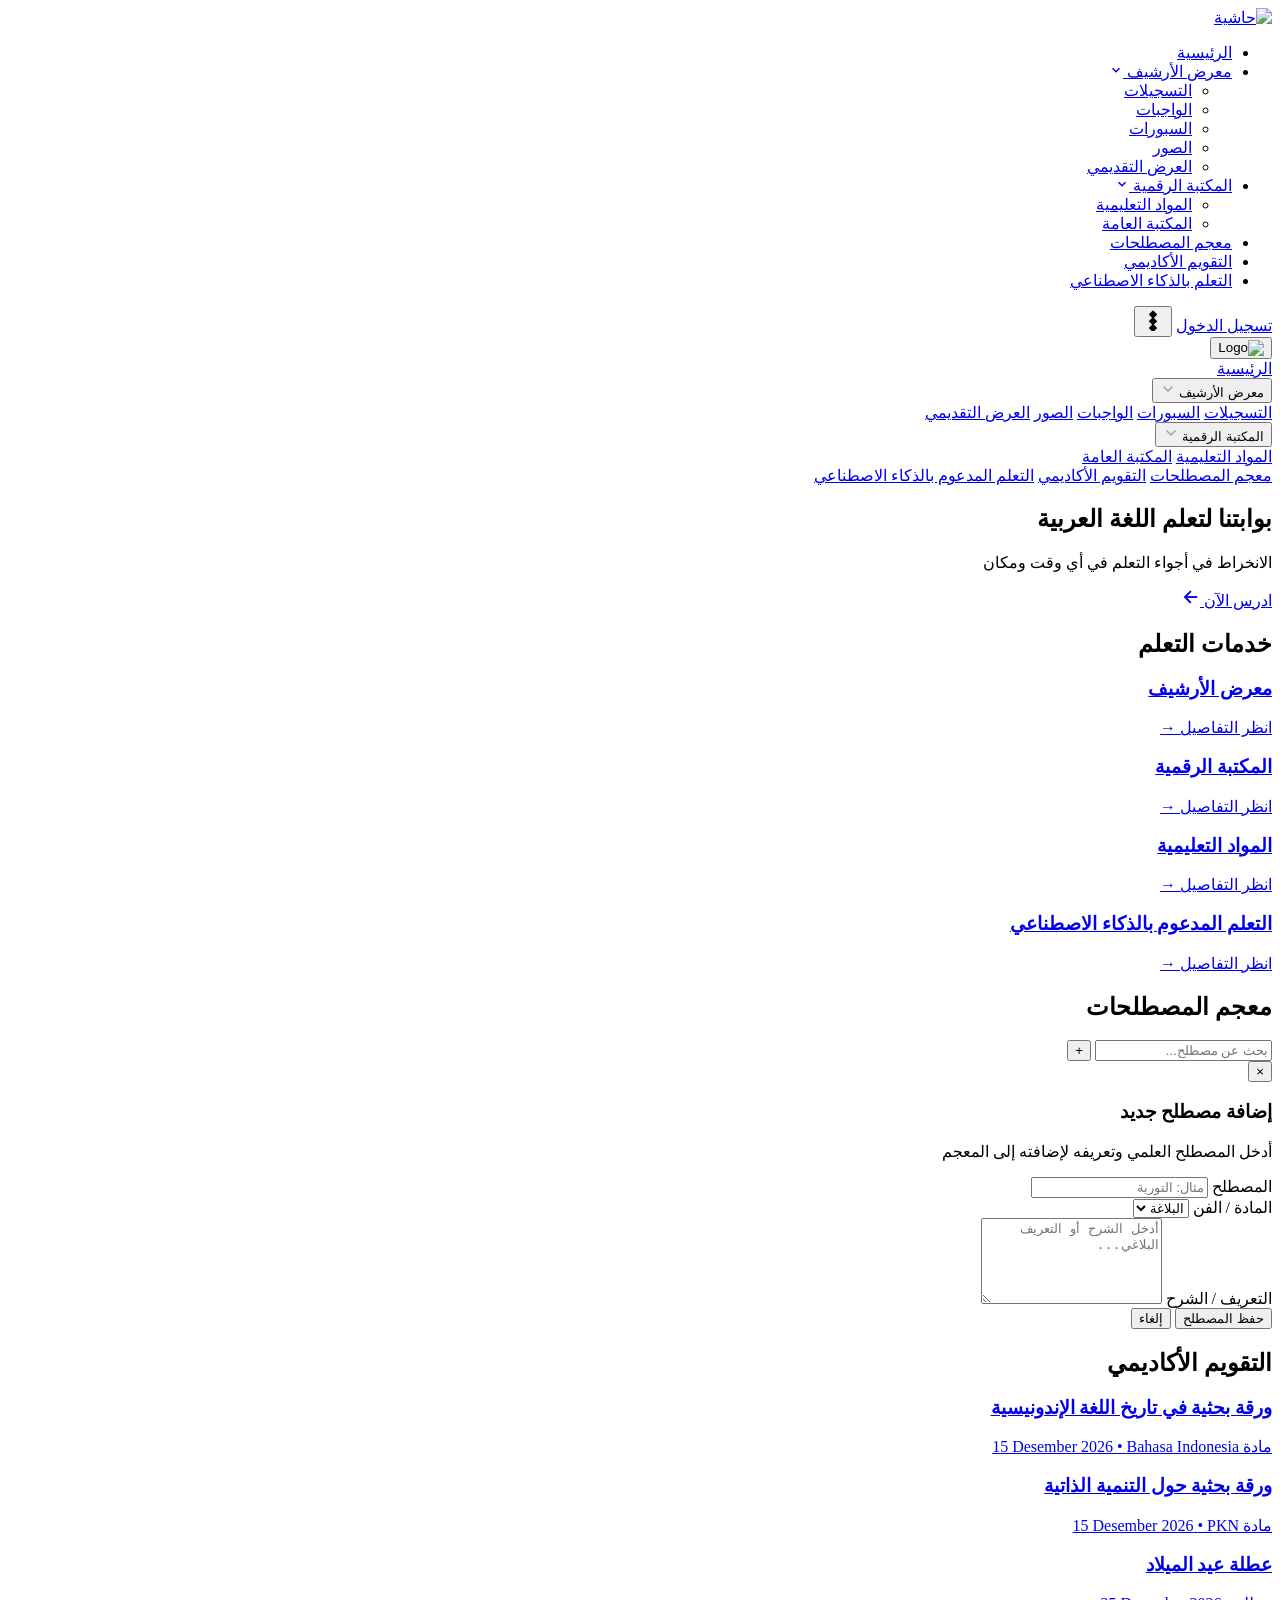
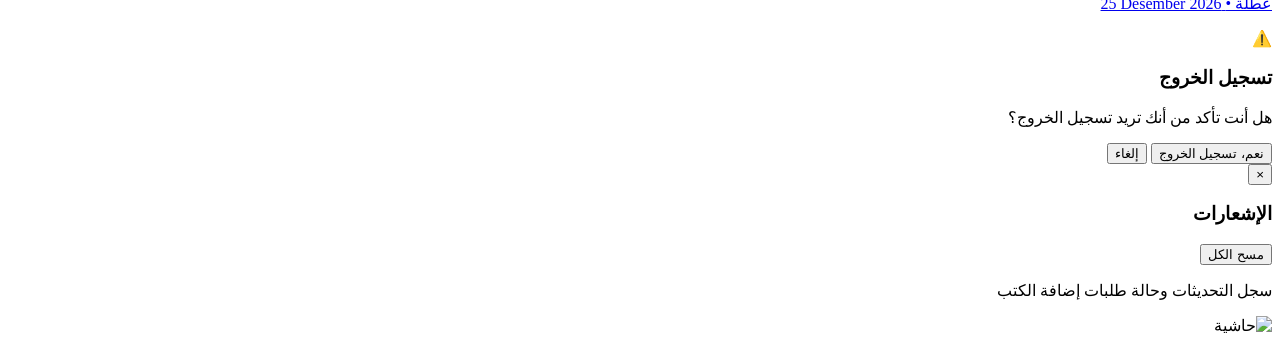
==== index.html @ 286dd90b "V" ====
<!DOCTYPE html>
<html lang="ar" dir="rtl">
<head>
  <meta charset="UTF-8">
  <meta name="viewport" content="width=device-width, initial-scale=1.0">
  <title>حاشية | بوابتنا لتعلم اللغة العربية</title>

  <link rel="icon" type="image/png" href="assets/images/web/haashiya_logo.png">
  <link rel="preconnect" href="https://fonts.googleapis.com">
  <link rel="preconnect" href="https://fonts.gstatic.com" crossorigin>
  <link href="https://fonts.googleapis.com/css2?family=IBM+Plex+Sans+Arabic:wght@400;600;700;800&family=Work+Sans:wght@400;600;700;800&display=swap" rel="stylesheet">
  
  <link rel="stylesheet" href="main.css">
  <link rel="stylesheet" href="dashboard.css">
  <link rel="stylesheet" href="chat.css">

  <!-- Firebase Compatibility SDKs -->
  <script src="https://www.gstatic.com/firebasejs/10.8.0/firebase-app-compat.js"></script>
  <script src="https://www.gstatic.com/firebasejs/10.8.0/firebase-firestore-compat.js"></script>

  <!-- Supabase Client -->
  <script src="https://cdn.jsdelivr.net/npm/@supabase/supabase-js@2"></script>

  <script>
    // 1. Initialize Firebase
    const firebaseConfig = {
      apiKey: "AIzaSyBJWMb7l6DT1PFRUoDbi59FSs1iOZPntWI",
      authDomain: "haashiya-web.firebaseapp.com",
      projectId: "haashiya-web",
      storageBucket: "haashiya-web.firebasestorage.app",
      messagingSenderId: "340726241497",
      appId: "1:340726241497:web:b5f62320301fc724fac6c8"
    };
    
    if (!firebase.apps.length) {
      firebase.initializeApp(firebaseConfig);
    }
    const db = firebase.firestore();

    // 2. Initialize Supabase
    const SUPABASE_URL = 'https://pdfripacgcbgggspxjyo.supabase.co';
    const SUPABASE_ANON_KEY = 'eyJhbGciOiJIUzI1NiIsInR5cCI6IkpXVCJ9.eyJpc3MiOiJzdXBhYmFzZSIsInJlZiI6InBkZnJpcGFjZ2NiZ2dnc3B4anlvIiwicm9sZSI6ImFub24iLCJpYXQiOjE3OTA4NzAzOTUsImV4cCI6MjEwNjQ0NjM5NX0.TxwwZwGQhPk60B0A_UIIlwPYI3NtcQu4N_LKOHDzmn8';
    window.supabaseClient = supabase.createClient(SUPABASE_URL, SUPABASE_ANON_KEY);
  </script>
</head>
<body>

  <!-- TOP NAVIGATION BAR -->
  <header class="navbar">
    <div class="navbar-container">
      
      <!-- LEFT: LOGO -->
      <div class="navbar-left">
        <a href="main.html" class="logo-link" onclick="smoothNavigate(event, 'main.html')">
          <img src="assets/images/web/navbar_logo.png" alt="حاشية" class="navbar-logo">
        </a>
      </div>

      <!-- CENTER: DESKTOP HORIZONTAL MENU -->
      <nav class="desktop-nav">
        <ul class="nav-links">
          <li>
            <a href="main.html" class="nav-item-link" onclick="smoothNavigate(event, 'main.html')">الرئيسية</a>
          </li>

          <!-- DROPDOWN: معرض الأرشيف -->
          <li class="nav-dropdown">
            <a href="archive.html" class="nav-item-link dropdown-trigger" onclick="smoothNavigate(event, 'archive.html')">
              <span>معرض الأرشيف</span>
              <svg class="chevron-icon" width="14" height="14" viewBox="0 0 24 24" fill="none" stroke="currentColor" stroke-width="2.5">
                <polyline points="6 9 12 15 18 9"></polyline>
              </svg>
            </a>
            <ul class="dropdown-menu">
              <li><a href="archive.html#recordings" onclick="smoothNavigate(event, 'archive.html#recordings')">التسجيلات</a></li>
              <li><a href="archive.html#assignments" onclick="smoothNavigate(event, 'archive.html#assignments')">الواجبات</a></li>
              <li><a href="archive.html#whiteboards" onclick="smoothNavigate(event, 'archive.html#whiteboards')">السبورات</a></li>
              <li><a href="archive.html#photos" onclick="smoothNavigate(event, 'archive.html#photos')">الصور</a></li>
              <li><a href="archive.html#presentations" onclick="smoothNavigate(event, 'archive.html#presentations')">العرض التقديمي</a></li>
            </ul>
          </li>

          <!-- DROPDOWN: المكتبة الرقمية -->
          <li class="nav-dropdown">
            <a href="index.html" class="nav-item-link dropdown-trigger" onclick="smoothNavigate(event, 'index.html')">
              <span>المكتبة الرقمية</span>
              <svg class="chevron-icon" width="14" height="14" viewBox="0 0 24 24" fill="none" stroke="currentColor" stroke-width="2.5">
                <polyline points="6 9 12 15 18 9"></polyline>
              </svg>
            </a>
            <ul class="dropdown-menu">
              <li><a href="index.html#educational-materials" onclick="smoothNavigate(event, 'index.html#educational-materials')">المواد التعليمية</a></li>
              <li><a href="index.html#general-library" onclick="smoothNavigate(event, 'index.html#general-library')">المكتبة العامة</a></li>
            </ul>
          </li>

          <li><a href="#glossary" class="nav-item-link">معجم المصطلحات</a></li>
          <li><a href="#calendar" class="nav-item-link">التقويم الأكاديمي</a></li>
          <li><a href="#coming-soon" class="nav-item-link">التعلم بالذكاء الاصطناعي</a></li>
        </ul>
      </nav>

      <!-- RIGHT: LOGIN / USER PROFILE BADGE & MOBILE HAMBURGER -->
      <div class="navbar-right">
        <a href="login.html" class="btn-login" onclick="smoothNavigate(event, 'login.html')">تسجيل الدخول</a>
        
        <button id="open-sidebar-btn" class="btn-menu mobile-only-btn" aria-label="القائمة" onclick="toggleSidebar()">
          <svg width="22" height="22" viewBox="0 0 16 18" fill="currentColor">
            <path d="M8 1L11.5 4.5L8 8L4.5 4.5Z"/>
            <path d="M8 4.5L11.5 8L8 11.5L4.5 8Z" transform="translate(0, 2)"/>
            <path d="M8 8L11.5 11.5L8 15L4.5 11.5Z" transform="translate(0, 4)"/>
          </svg>
        </button>
      </div>

    </div>
  </header>

  <!-- MOBILE SIDEBAR OVERLAY & DRAWER -->
  <div id="sidebar-overlay" class="sidebar-overlay"></div>

  <aside id="sidebar" class="sidebar">
    <div class="sidebar-header">
      <button id="close-sidebar-btn" class="btn-close" aria-label="Tutup">
        <img src="assets/images/web/sidebar_icon.png" alt="Logo" class="sidebar-logo-img">
      </button>
    </div>

    <div class="sidebar-divider"></div>

    <div class="menu-items">
      <a href="main.html" class="menu-link menu-home">الرئيسية</a>

      <div class="dropdown">
        <button id="archive-btn" class="dropdown-btn active">
          <span>معرض الأرشيف</span>
          <svg class="arrow-icon open" width="16" height="16" viewBox="0 0 24 24" fill="none" stroke="#9ca3af" stroke-width="2.5" stroke-linecap="round" stroke-linejoin="round">
            <polyline points="6 9 12 15 18 9"></polyline>
          </svg>
        </button>
        
        <div id="archive-submenu" class="submenu open">
          <a href="archive.html#recordings" class="submenu-link" onclick="smoothNavigate(event, 'archive.html#recordings')">التسجيلات</a>
          <a href="archive.html#whiteboards" class="submenu-link" onclick="smoothNavigate(event, 'archive.html#whiteboards')">السبورات</a>
          <a href="archive.html#assignments" class="submenu-link" onclick="smoothNavigate(event, 'archive.html#assignments')">الواجبات</a>
          <a href="archive.html#photos" class="submenu-link" onclick="smoothNavigate(event, 'archive.html#photos')">الصور</a>
          <a href="archive.html#presentations" class="submenu-link" onclick="smoothNavigate(event, 'archive.html#presentations')">العرض التقديمي</a>
        </div>
      </div>

      <div class="dropdown">
        <button id="library-btn" class="dropdown-btn">
          <span>المكتبة الرقمية</span>
          <svg class="arrow-icon" width="16" height="16" viewBox="0 0 24 24" fill="none" stroke="#9ca3af" stroke-width="2.5" stroke-linecap="round" stroke-linejoin="round">
            <polyline points="6 9 12 15 18 9"></polyline>
          </svg>
        </button>
        <div id="library-submenu" class="submenu">
          <a href="index.html#educational-materials" class="submenu-link" onclick="toggleSidebar()">المواد التعليمية</a>
          <a href="index.html#general-library" class="submenu-link" onclick="toggleSidebar()">المكتبة العامة</a>
        </div>
      </div>

      <a href="#glossary" class="menu-link" onclick="toggleSidebar()">معجم المصطلحات</a>
      <a href="#calendar" class="menu-link" onclick="toggleSidebar()">التقويم الأكاديمي</a>
      <a href="#coming-soon" class="menu-link" onclick="toggleSidebar()">التعلم المدعوم بالذكاء الاصطناعي</a>
    </div>
  </aside>

  <main class="page-wrapper">

    <!-- HERO BANNER SECTION -->
    <section class="hero-banner" style="background-image: url('assets/images/web/hero_bg.png');">
      <div class="hero-container">
        <div class="hero-text-content">
          <h1 class="hero-title">
            <span class="hero-highlight">بوابتنا</span> لتعلم اللغة العربية
          </h1>
          <p class="hero-subtitle">الانخراط في أجواء التعلم في أي وقت ومكان</p>
        </div>

        <a href="index.html" class="hero-cta-btn">
          <span>ادرس الآن</span>
          <svg width="18" height="18" viewBox="0 0 24 24" fill="none" stroke="currentColor" stroke-width="2.5" stroke-linecap="square">
            <line x1="19" y1="12" x2="5" y2="12"></line>
            <polyline points="11 19 4 12 11 5"></polyline>
          </svg>
        </a>
      </div>
    </section>

    <!-- SECTION 1: SERVICES -->
    <section id="services" class="home-section">
      <div class="section-container">
        <h2 class="section-title-heading">خدمات التعلم</h2>
        <div class="services-grid">
          
          <a href="archive.html" class="service-card">
            <div class="service-card-banner" style="background-image: url('assets/images/web/card_archives.png');"></div>
            <div class="service-card-content">
              <h3>معرض الأرشيف</h3>
              <span class="service-card-link">انظر التفاصيل &rarr;</span>
            </div>
          </a>

          <a href="index.html" class="service-card">
            <div class="service-card-banner" style="background-image: url('assets/images/web/card_digitalLibrary.png');"></div>
            <div class="service-card-content">
              <h3>المكتبة الرقمية</h3>
              <span class="service-card-link">انظر التفاصيل &rarr;</span>
            </div>
          </a>

          <a href="index.html#educational-materials" class="service-card">
            <div class="service-card-banner" style="background-image: url('assets/images/web/card_bahanajar.png');"></div>
            <div class="service-card-content">
              <h3>المواد التعليمية</h3>
              <span class="service-card-link">انظر التفاصيل &rarr;</span>
            </div>
          </a>

          <a href="#coming-soon" class="service-card">
            <div class="service-card-banner" style="background-image: url('assets/images/web/card_ailearning.png');"></div>
            <div class="service-card-content">
              <h3>التعلم المدعوم بالذكاء الاصطناعي</h3>
              <span class="service-card-link">انظر التفاصيل &rarr;</span>
            </div>
          </a>

        </div>
      </div>
    </section>

    <!-- SECTION 2: GLOSSARY SEARCH -->
    <section id="glossary" class="home-section">
      <div class="section-container">
        <h2 class="section-title-heading">معجم المصطلحات</h2>
        
        <div class="glossary-card">
          <div class="glossary-search-wrapper">
            <input 
              type="text" 
              id="glossarySearchInput" 
              placeholder="بحث عن مصطلح..." 
              oninput="handleGlossarySearch(this.value)"
            >
            <button 
              type="button" 
              class="glossary-add-btn" 
              onclick="openAddTermModal()" 
              title="إضافة مصطلح جديد"
            >+</button>
          </div>

          <div id="glossaryResultsContainer" class="glossary-results-box">
            <div class="glossary-empty-line"></div>
          </div>
        </div>
      </div>
    </section>

    <!-- ADD TERM MODAL -->
    <div id="addTermModal" class="upload-modal-overlay">
      <div class="upload-modal-card" style="max-width: 440px;">
        <button type="button" class="modal-close-x" onclick="closeAddTermModal()">&times;</button>
        <h3 class="upload-modal-title">إضافة مصطلح جديد</h3>
        <p class="upload-modal-subtitle">أدخل المصطلح العلمي وتعريفه لإضافته إلى المعجم</p>

        <form onsubmit="handleSaveNewTerm(event)">
          <div class="modal-field">
            <label>المصطلح</label>
            <input type="text" id="newTermInput" class="modal-input" placeholder="مثال: التورية" required>
          </div>

          <div class="modal-field">
            <label>المادة / الفن</label>
            <select id="newTermSubjectSelect" class="modal-select" required>
              <option value="البلاغة">البلاغة</option>
              <option value="النحو">النحو</option>
              <option value="الأدب">الأدب</option>
              <option value="عام">عام</option>
            </select>
          </div>

          <div class="modal-field">
            <label>التعريف / الشرح</label>
            <textarea id="newTermDescInput" class="modal-input" rows="3" placeholder="أدخل الشرح أو التعريف البلاغي..." style="resize: vertical; min-height: 80px;" required></textarea>
          </div>

          <div class="upload-modal-actions">
            <button type="submit" class="btn-submit-upload">حفظ المصطلح</button>
            <button type="button" class="btn-cancel-upload" onclick="closeAddTermModal()">إلغاء</button>
          </div>
        </form>
      </div>
    </div>

    <!-- SECTION 3: ACADEMIC CALENDAR -->
    <section id="calendar" class="home-section tint-bg">
      <div class="section-container">
        <h2 class="section-title-heading">التقويم الأكاديمي</h2>
        <div class="calendar-list">
          
          <!-- Item 1 -->
          <div class="calendar-item-wrapper">
            <a href="#" class="calendar-slanted-card">
              <div class="calendar-content">
                <h3 class="calendar-title">ورقة بحثية في تاريخ اللغة الإندونيسية</h3>
                <p class="calendar-meta">
                  <bdi>مادة Bahasa Indonesia</bdi>
                  <span class="meta-dot">•</span>
                  <bdi>15 Desember 2026</bdi>
                </p>
              </div>
              <div class="calendar-blue-pill"></div>
            </a>
          </div>

          <!-- Item 2 -->
          <div class="calendar-item-wrapper">
            <a href="#" class="calendar-slanted-card">
              <div class="calendar-content">
                <h3 class="calendar-title">ورقة بحثية حول التنمية الذاتية</h3>
                <p class="calendar-meta">
                  <bdi>مادة PKN</bdi>
                  <span class="meta-dot">•</span>
                  <bdi>15 Desember 2026</bdi>
                </p>
              </div>
              <div class="calendar-blue-pill"></div>
            </a>
          </div>

          <!-- Item 3 -->
          <div class="calendar-item-wrapper">
            <a href="#" class="calendar-slanted-card">
              <div class="calendar-content">
                <h3 class="calendar-title">عطلة عيد الميلاد</h3>
                <p class="calendar-meta">
                  <bdi>عطلة</bdi>
                  <span class="meta-dot">•</span>
                  <bdi>25 Desember 2026</bdi>
                </p>
              </div>
              <div class="calendar-blue-pill"></div>
            </a>
          </div>

        </div>
      </div>
    </section>

  </main>

  <!-- LOGOUT CONFIRMATION MODAL -->
  <div id="logoutModal" class="logout-modal-overlay">
    <div class="logout-modal-card">
      <div class="logout-modal-icon">⚠️</div>
      <h3 class="logout-modal-title">تسجيل الخروج</h3>
      <p class="logout-modal-text">هل أنت تأكد من أنك تريد تسجيل الخروج؟</p>
      <div class="logout-modal-actions">
        <button class="logout-confirm-btn" onclick="confirmLogout()">نعم، تسجيل الخروج</button>
        <button class="logout-cancel-btn" onclick="closeLogoutModal()">إلغاء</button>
      </div>
    </div>
  </div>

  <!-- NOTIFICATIONS MODAL -->
  <div id="notificationsModal" class="upload-modal-overlay">
    <div class="upload-modal-card notifications-modal-card">
      <button class="modal-close-x" onclick="closeNotificationsModal()">&times;</button>

      <div class="notifications-header">
        <h3 class="upload-modal-title">الإشعارات</h3>
        <button class="btn-clear-notifications" onclick="clearAllNotifications()">مسح الكل</button>
      </div>
      <p class="upload-modal-subtitle">سجل التحديثات وحالة طلبات إضافة الكتب</p>

      <div id="notificationsList" class="notifications-list-container"></div>
    </div>
  </div>

  <!-- FOOTER BANNER -->
  <footer class="site-footer">
    <div class="footer-container">
      <img src="assets/images/web/footer_preview.png" alt="حاشية" class="footer-logo">
    </div>
  </footer>

  <!-- SCRIPT INITIALIZATION -->
  <script src="glossary.js"></script>
  <script>
    // --- SIDEBAR DRAWER TOGGLE & NAVIGATION ---
    function toggleSidebar() {
      const sidebar = document.getElementById('sidebar');
      const overlay = document.getElementById('sidebar-overlay');

      if (sidebar && overlay) {
        sidebar.classList.toggle('open');
        overlay.classList.toggle('active');
      }
    }

    function initSidebarEvents() {
      const closeSidebarBtn = document.getElementById('close-sidebar-btn');
      const sidebar = document.getElementById('sidebar');
      const overlay = document.getElementById('sidebar-overlay');

      const archiveBtn = document.getElementById('archive-btn');
      const archiveSubmenu = document.getElementById('archive-submenu');
      const libraryBtn = document.getElementById('library-btn');
      const librarySubmenu = document.getElementById('library-submenu');

      const closeSidebar = () => {
        if (sidebar && overlay) {
          sidebar.classList.remove('open');
          overlay.classList.remove('active');
        }
      };

      if (closeSidebarBtn) closeSidebarBtn.addEventListener('click', closeSidebar);
      if (overlay) overlay.addEventListener('click', closeSidebar);

      const toggleDropdown = (button, submenu) => {
        if (!button || !submenu) return;
        const isOpen = submenu.classList.contains('open');
        const arrow = button.querySelector('.arrow-icon');

        if (isOpen) {
          submenu.classList.remove('open');
          button.classList.remove('active');
          if (arrow) arrow.classList.remove('open');
        } else {
          submenu.classList.add('open');
          button.classList.add('active');
          if (arrow) arrow.classList.add('open');
        }
      };

      if (archiveBtn && archiveSubmenu) {
        archiveBtn.addEventListener('click', (e) => {
          if (e.target.tagName === 'SPAN') {
            smoothNavigate(e, 'archive.html');
          } else {
            toggleDropdown(archiveBtn, archiveSubmenu);
          }
        });
      }
      if (libraryBtn && librarySubmenu) {
        libraryBtn.addEventListener('click', () => toggleDropdown(libraryBtn, librarySubmenu));
      }
    }

    function smoothNavigate(event, targetUrl) {
      event.preventDefault();
      document.body.classList.add('fade-out');
      setTimeout(() => {
        window.location.href = targetUrl;
      }, 250);
    }

    // --- USER SESSION & PROFILE BADGE ---
    function checkUserSession() {
      const sessionData = localStorage.getItem('currentUser');
      const navbarRight = document.querySelector('.navbar-right');

      if (sessionData && navbarRight) {
        const user = JSON.parse(sessionData);
        const isMale = user.gender === 'male';

        const genderBadgeHTML = isMale ? `
          <span class="gender-badge gender-male">
            <svg class="gender-svg" width="12" height="12" viewBox="0 0 24 24" fill="none" stroke="currentColor" stroke-width="2.5" stroke-linecap="round" stroke-linejoin="round">
              <circle cx="10" cy="14" r="5"></circle>
              <path d="M19 5L13.5 10.5"></path>
              <path d="M19 5h-5"></path>
              <path d="M19 5v5"></path>
            </svg>
            طالب
          </span>` : `
          <span class="gender-badge gender-female">
            <svg class="gender-svg" width="12" height="12" viewBox="0 0 24 24" fill="none" stroke="currentColor" stroke-width="2.5" stroke-linecap="round" stroke-linejoin="round">
              <circle cx="12" cy="10" r="5"></circle>
              <path d="M12 15v7"></path>
              <path d="M9 19h6"></path>
            </svg>
            طالبة
          </span>`;

        navbarRight.innerHTML = `
          <div class="user-profile-wrapper">
            <button class="user-profile-badge" onclick="toggleProfileDropdown(event)">
              <img src="${user.avatar}" alt="${user.name}" class="profile-avatar" onError="this.src='https://ui-avatars.com/api/?name=${encodeURIComponent(user.name)}&background=1565c0&color=fff'">
              <div class="profile-info-group">
                <span class="profile-name">${user.name}</span>
                ${genderBadgeHTML}
              </div>
              <span class="nav-unread-dot" style="display: none;"></span>
              <svg class="dropdown-chevron" width="14" height="14" viewBox="0 0 24 24" fill="none" stroke="currentColor" stroke-width="2.5"><polyline points="6 9 12 15 18 9"></polyline></svg>
            </button>

            <div id="profileDropdown" class="profile-dropdown-menu">
              <a href="profile.html" class="dropdown-item" onclick="smoothNavigate(event, 'profile.html')">
                <svg width="18" height="18" viewBox="0 0 24 24" fill="none" stroke="currentColor" stroke-width="2">
                  <path d="M20 21v-2a4 4 0 0 0-4-4H8a4 4 0 0 0-4 4v2"></path>
                  <circle cx="12" cy="7" r="4"></circle>
                </svg>
                الملف الشخصي
              </a>

              <a href="#" class="dropdown-item" onclick="openNotificationsModal(event)">
                <svg width="18" height="18" viewBox="0 0 24 24" fill="none" stroke="currentColor" stroke-width="2">
                  <path d="M18 8A6 6 0 0 0 6 8c0 7-3 9-3 9h18s-3-2-3-9"></path>
                  <path d="M13.73 21a2 2 0 0 1-3.46 0"></path>
                </svg>
                الإشعارات
                <span class="unread-badge" style="display: none;">0</span>
              </a>
              
              <div class="dropdown-divider"></div>
              
              <button class="dropdown-item logout-item" onclick="logoutUser()">
                <svg width="18" height="18" viewBox="0 0 24 24" fill="none" stroke="currentColor" stroke-width="2">
                  <path d="M9 21H5a2 2 0 0 1-2-2V5a2 2 0 0 1 2-2h4"></path>
                  <polyline points="16 17 21 12 16 7"></polyline>
                  <line x1="21" y1="12" x2="9" y2="12"></line>
                </svg>
                تسجيل الخروج
              </button>
            </div>
          </div>

          <button id="open-sidebar-btn" class="btn-menu mobile-only-btn" aria-label="القائمة" onclick="toggleSidebar()">
            <svg width="22" height="22" viewBox="0 0 16 18" fill="currentColor">
              <path d="M8 1L11.5 4.5L8 8L4.5 4.5Z"/>
              <path d="M8 4.5L11.5 8L8 11.5L4.5 8Z" transform="translate(0, 2)"/>
              <path d="M8 8L11.5 11.5L8 15L4.5 11.5Z" transform="translate(0, 4)"/>
            </svg>
          </button>
        `;
      }
    }

    function toggleProfileDropdown(e) {
      e.stopPropagation();
      const dropdown = document.getElementById('profileDropdown');
      if (dropdown) dropdown.classList.toggle('show');
    }

    document.addEventListener('click', () => {
      const dropdown = document.getElementById('profileDropdown');
      if (dropdown && dropdown.classList.contains('show')) {
        dropdown.classList.remove('show');
      }
    });

    function logoutUser() {
      const modal = document.getElementById('logoutModal');
      if (modal) modal.classList.add('show');
    }

    function closeLogoutModal() {
      const modal = document.getElementById('logoutModal');
      if (modal) modal.classList.remove('show');
    }

    function confirmLogout() {
      localStorage.removeItem('currentUser');
      location.reload();
    }

    // Initialize on page load
    document.addEventListener('DOMContentLoaded', () => {
      initSidebarEvents();
      checkUserSession();
    });
  </script>

</body>
</html>
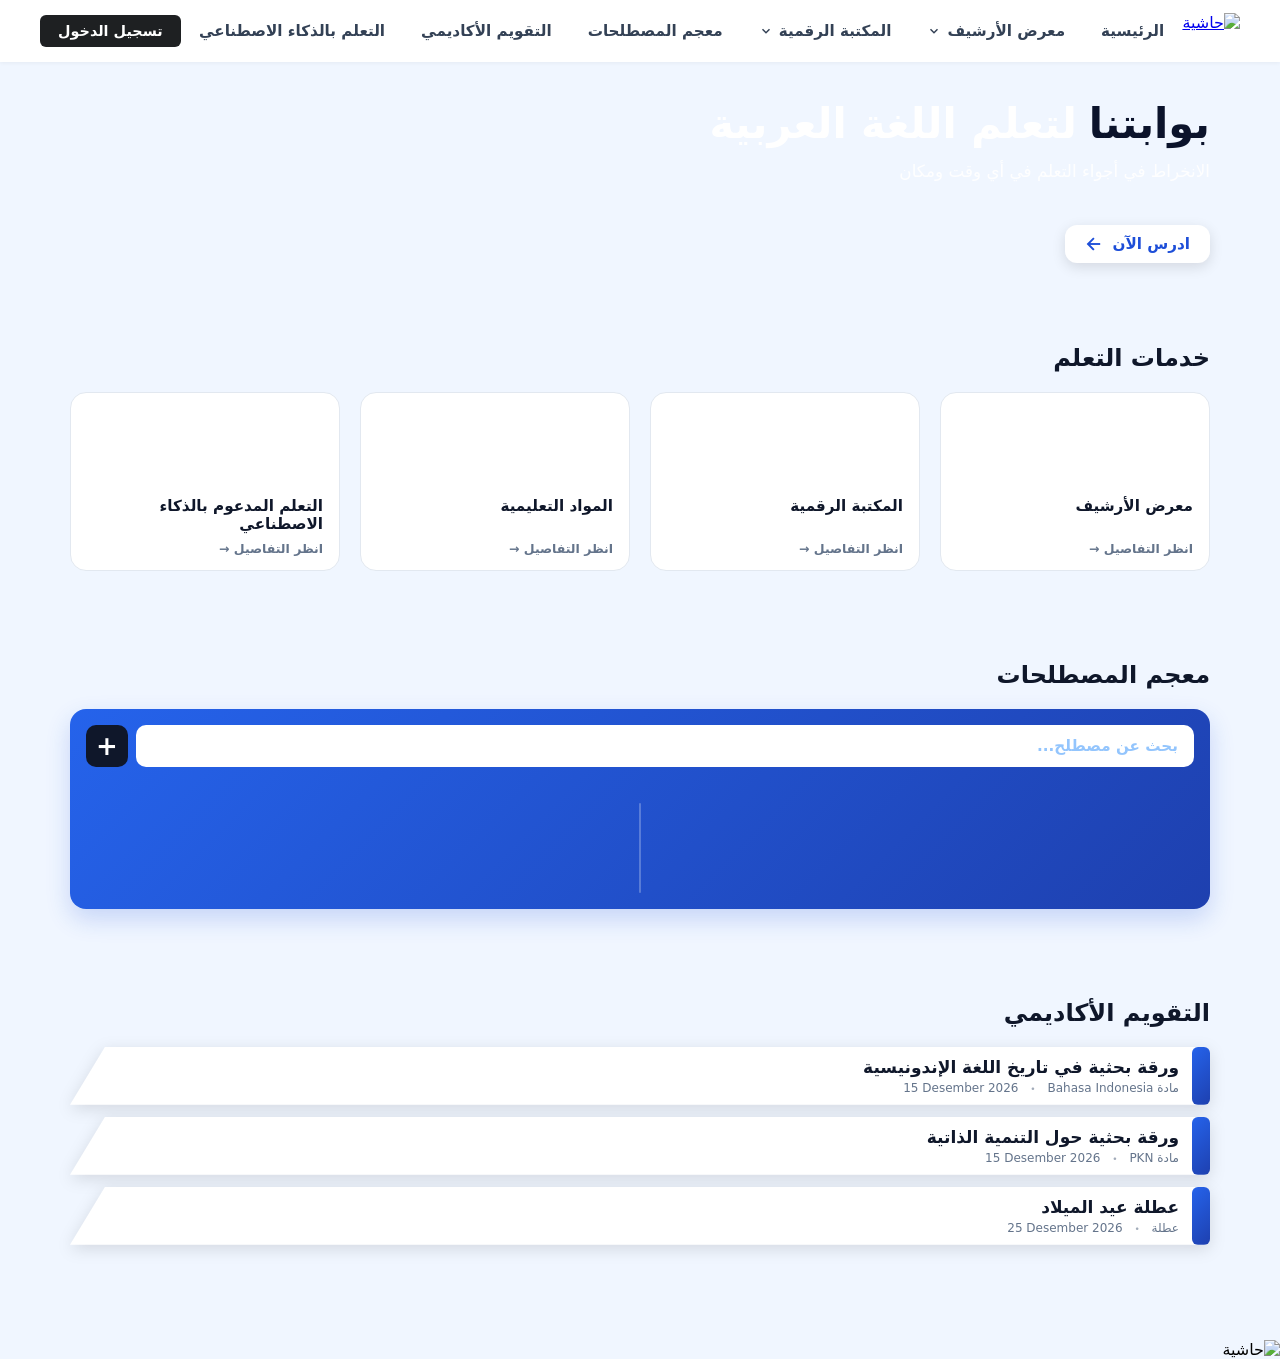
==== commit b4ef60cd: "V" ====
--- a/index.html
+++ b/index.html
@@ -14,9 +14,17 @@
   <link rel="stylesheet" href="dashboard.css">
   <link rel="stylesheet" href="chat.css">
 
+  <link rel="apple-touch-icon" sizes="180x180" href="assets/images/web/haashiya_logo.png">
+  <link rel="manifest" href="manifest.json">
+  <meta name="apple-mobile-web-app-capable" content="yes">
+  <meta name="apple-mobile-web-app-status-bar-style" content="default">
+  <meta name="apple-mobile-web-app-title" content="حاشية">
+  <meta name="mobile-web-app-capable" content="yes">
+
   <!-- Firebase Compatibility SDKs -->
   <script src="https://www.gstatic.com/firebasejs/10.8.0/firebase-app-compat.js"></script>
   <script src="https://www.gstatic.com/firebasejs/10.8.0/firebase-firestore-compat.js"></script>
+  <script src="https://www.gstatic.com/firebasejs/10.8.0/firebase-messaging-compat.js"></script>
 
   <!-- Supabase Client -->
   <script src="https://cdn.jsdelivr.net/npm/@supabase/supabase-js@2"></script>
@@ -51,7 +59,7 @@
       
       <!-- LEFT: LOGO -->
       <div class="navbar-left">
-        <a href="main.html" class="logo-link" onclick="smoothNavigate(event, 'main.html')">
+        <a href="index.html" class="logo-link" onclick="smoothNavigate(event, 'index.html')">
           <img src="assets/images/web/navbar_logo.png" alt="حاشية" class="navbar-logo">
         </a>
       </div>
@@ -60,7 +68,7 @@
       <nav class="desktop-nav">
         <ul class="nav-links">
           <li>
-            <a href="main.html" class="nav-item-link" onclick="smoothNavigate(event, 'main.html')">الرئيسية</a>
+            <a href="index.html" class="nav-item-link" onclick="smoothNavigate(event, 'index.html')">الرئيسية</a>
           </li>
 
           <!-- DROPDOWN: معرض الأرشيف -->
@@ -82,15 +90,15 @@
 
           <!-- DROPDOWN: المكتبة الرقمية -->
           <li class="nav-dropdown">
-            <a href="index.html" class="nav-item-link dropdown-trigger" onclick="smoothNavigate(event, 'index.html')">
+            <a href="library.html" class="nav-item-link dropdown-trigger" onclick="smoothNavigate(event, 'library.html')">
               <span>المكتبة الرقمية</span>
               <svg class="chevron-icon" width="14" height="14" viewBox="0 0 24 24" fill="none" stroke="currentColor" stroke-width="2.5">
                 <polyline points="6 9 12 15 18 9"></polyline>
               </svg>
             </a>
             <ul class="dropdown-menu">
-              <li><a href="index.html#educational-materials" onclick="smoothNavigate(event, 'index.html#educational-materials')">المواد التعليمية</a></li>
-              <li><a href="index.html#general-library" onclick="smoothNavigate(event, 'index.html#general-library')">المكتبة العامة</a></li>
+              <li><a href="library.html#educational-materials" onclick="smoothNavigate(event, 'library.html#educational-materials')">المواد التعليمية</a></li>
+              <li><a href="library.html#general-library" onclick="smoothNavigate(event, 'library.html#general-library')">المكتبة العامة</a></li>
             </ul>
           </li>
 
@@ -129,7 +137,7 @@
     <div class="sidebar-divider"></div>
 
     <div class="menu-items">
-      <a href="main.html" class="menu-link menu-home">الرئيسية</a>
+      <a href="index.html" class="menu-link menu-home">الرئيسية</a>
 
       <div class="dropdown">
         <button id="archive-btn" class="dropdown-btn active">
@@ -156,8 +164,8 @@
           </svg>
         </button>
         <div id="library-submenu" class="submenu">
-          <a href="index.html#educational-materials" class="submenu-link" onclick="toggleSidebar()">المواد التعليمية</a>
-          <a href="index.html#general-library" class="submenu-link" onclick="toggleSidebar()">المكتبة العامة</a>
+          <a href="library.html#educational-materials" class="submenu-link" onclick="toggleSidebar()">المواد التعليمية</a>
+          <a href="library.html#general-library" class="submenu-link" onclick="toggleSidebar()">المكتبة العامة</a>
         </div>
       </div>
 
@@ -179,7 +187,7 @@
           <p class="hero-subtitle">الانخراط في أجواء التعلم في أي وقت ومكان</p>
         </div>
 
-        <a href="index.html" class="hero-cta-btn">
+        <a href="library.html" class="hero-cta-btn">
           <span>ادرس الآن</span>
           <svg width="18" height="18" viewBox="0 0 24 24" fill="none" stroke="currentColor" stroke-width="2.5" stroke-linecap="square">
             <line x1="19" y1="12" x2="5" y2="12"></line>
@@ -203,7 +211,7 @@
             </div>
           </a>
 
-          <a href="index.html" class="service-card">
+          <a href="library.html" class="service-card">
             <div class="service-card-banner" style="background-image: url('assets/images/web/card_digitalLibrary.png');"></div>
             <div class="service-card-content">
               <h3>المكتبة الرقمية</h3>
@@ -211,7 +219,7 @@
             </div>
           </a>
 
-          <a href="index.html#educational-materials" class="service-card">
+          <a href="library.html#educational-materials" class="service-card">
             <div class="service-card-banner" style="background-image: url('assets/images/web/card_bahanajar.png');"></div>
             <div class="service-card-content">
               <h3>المواد التعليمية</h3>
@@ -466,6 +474,7 @@
 
       if (sessionData && navbarRight) {
         const user = JSON.parse(sessionData);
+        const isAdminOrSuper = user.role === 'admin' || user.role === 'superadmin';
         const isMale = user.gender === 'male';
 
         const genderBadgeHTML = isMale ? `
@@ -487,10 +496,22 @@
             طالبة
           </span>`;
 
+        // Rendered only inside the Profile Dropdown for admins/superadmins
+        const adminDropdownLink = isAdminOrSuper ? `
+          <a href="admin.html" class="dropdown-item admin-dropdown-item" onclick="smoothNavigate(event, 'admin.html')" style="color: #d97706; font-weight: 700;">
+            <svg width="18" height="18" viewBox="0 0 24 24" fill="none" stroke="currentColor" stroke-width="2">
+              <circle cx="12" cy="12" r="3"></circle>
+              <path d="M19.4 15a1.65 1.65 0 0 0 .33 1.82l.06.06a2 2 0 0 1 0 2.83 2 2 0 0 1-2.83 0l-.06-.06a1.65 1.65 0 0 0-1.82-.33 1.65 1.65 0 0 0-1 1.51V21a2 2 0 0 1-2 2 2 2 0 0 1-2-2v-.09A1.65 1.65 0 0 0 9 19.4a1.65 1.65 0 0 0-1.82.33l-.06.06a2 2 0 0 1-2.83 0 2 2 0 0 1 0-2.83l.06-.06a1.65 1.65 0 0 0 .33-1.82 1.65 1.65 0 0 0-1.51-1H3a2 2 0 0 1-2-2 2 2 0 0 1 2-2h.09A1.65 1.65 0 0 0 4.6 9a1.65 1.65 0 0 0-.33-1.82l-.06-.06a2 2 0 0 1 0-2.83 2 2 0 0 1 2.83 0l.06.06a1.65 1.65 0 0 0 1.82.33H9a1.65 1.65 0 0 0 1-1.51V3a2 2 0 0 1 2-2 2 2 0 0 1 2 2v.09a1.65 1.65 0 0 0 1 1.51 1.65 1.65 0 0 0 1.82-.33l.06-.06a2 2 0 0 1 2.83 0 2 2 0 0 1 0 2.83l-.06.06a1.65 1.65 0 0 0-.33 1.82V9a1.65 1.65 0 0 0 1.51 1H21a2 2 0 0 1 2 2 2 2 0 0 1-2 2h-.09a1.65 1.65 0 0 0-1.51 1z"></path>
+            </svg>
+            لوحة التحكم (الإدارة)
+          </a>
+          <div class="dropdown-divider"></div>
+        ` : '';
+
         navbarRight.innerHTML = `
           <div class="user-profile-wrapper">
             <button class="user-profile-badge" onclick="toggleProfileDropdown(event)">
-              <img src="${user.avatar}" alt="${user.name}" class="profile-avatar" onError="this.src='https://ui-avatars.com/api/?name=${encodeURIComponent(user.name)}&background=1565c0&color=fff'">
+              <img src="${user.avatar || 'assets/images/web/default_avatar.png'}" alt="${user.name}" class="profile-avatar" onError="this.src='https://ui-avatars.com/api/?name=${encodeURIComponent(user.name)}&background=1565c0&color=fff'">
               <div class="profile-info-group">
                 <span class="profile-name">${user.name}</span>
                 ${genderBadgeHTML}
@@ -500,6 +521,7 @@
             </button>
 
             <div id="profileDropdown" class="profile-dropdown-menu">
+              ${adminDropdownLink}
               <a href="profile.html" class="dropdown-item" onclick="smoothNavigate(event, 'profile.html')">
                 <svg width="18" height="18" viewBox="0 0 24 24" fill="none" stroke="currentColor" stroke-width="2">
                   <path d="M20 21v-2a4 4 0 0 0-4-4H8a4 4 0 0 0-4 4v2"></path>
@@ -569,10 +591,39 @@
       location.reload();
     }
 
+    async function initPushNotifications() {
+  if ('serviceWorker' in navigator && 'Notification' in window) {
+    try {
+      const registration = await navigator.serviceWorker.register('/firebase-messaging-sw.js');
+
+      const permission = await Notification.requestPermission();
+      if (permission === 'granted') {
+        const messaging = firebase.messaging();
+
+        // Pass your generated Public VAPID Key here
+        const currentToken = await messaging.getToken({
+          vapidKey: 'BAnfVImfSq41zhbHVJuTO96BUR0lmq7itKq7LaFJg8MN1KlaR5Zqt6FHkhPo7IylhQjSIOBmARn-DXfT7KWoCH0',
+          serviceWorkerRegistration: registration
+        });
+
+        if (currentToken) {
+          console.log('FCM Device Token:', currentToken);
+          // Save this token to your user's document in Firestore
+        } else {
+          console.warn('No registration token available.');
+        }
+      }
+    } catch (err) {
+      console.error('Push Notification Error:', err);
+    }
+  }
+}
+
     // Initialize on page load
     document.addEventListener('DOMContentLoaded', () => {
       initSidebarEvents();
       checkUserSession();
+      initPushNotifications();
     });
   </script>
 
--- a/main.css
+++ b/main.css
@@ -0,0 +1,453 @@
+/* --- DESKTOP LAYOUT RESPONSIVENESS --- */
+.page-wrapper {
+    width: 100%;
+    margin: 0 auto;
+  }
+  
+  .home-section {
+    padding: 45px 24px;
+  }
+  
+  .home-section.tint-bg {
+    background-color: #f0f6ff;
+  }
+  
+  .section-container {
+    max-width: 1140px;
+    margin: 0 auto;
+  }
+  
+  .section-title-heading {
+    font-size: 1.5rem;
+    font-weight: 800;
+    color: #0f172a;
+    margin: 0 0 20px 0;
+  }
+  
+  /* --- HERO BANNER SECTION --- */
+.hero-banner {
+    width: 100%;
+    min-height: 220px;
+    background-image: url('assets/images/web/hero_bg.png');
+    background-size: cover;
+    background-position: center;
+    background-repeat: no-repeat;
+    direction: rtl;
+    display: flex;
+    align-items: center;
+    padding: 36px 20px;
+    box-sizing: border-box;
+    position: relative;
+  }
+  
+  .hero-container {
+    max-width: 1140px;
+    width: 100%;
+    margin: 0 auto;
+    display: flex;
+    flex-direction: column;
+    align-items: flex-start;
+    justify-content: center;
+  }
+  
+  .hero-text-content {
+    margin-bottom: 16px;
+    text-align: right;
+  }
+  
+  .hero-title {
+    font-size: clamp(1.8rem, 4vw, 2.8rem);
+    font-weight: 800;
+    color: #ffffff;
+    margin: 0 0 8px 0;
+    line-height: 1.25;
+  }
+  
+  .hero-title .hero-highlight {
+    color: #0b132b; /* Dark contrast text for "بوابتنا" */
+  }
+  
+  .hero-subtitle {
+    font-size: clamp(0.9rem, 2vw, 1.15rem);
+    color: rgba(255, 255, 255, 0.9);
+    margin: 0;
+    font-weight: 500;
+  }
+  
+  /* CTA BUTTON ("ادرس الآن") */
+  .hero-cta-btn {
+    display: inline-flex;
+    align-items: center;
+    gap: 10px;
+    background-color: #ffffff;
+    color: #1d4ed8;
+    padding: 10px 20px;
+    border-radius: 12px;
+    text-decoration: none;
+    font-size: 0.95rem;
+    font-weight: 700;
+    box-shadow: 0 4px 14px rgba(0, 0, 0, 0.12);
+    transition: transform 0.2s ease, background-color 0.2s ease, box-shadow 0.2s ease;
+  }
+  
+  .hero-cta-btn:hover {
+    background-color: #f8fafc;
+    transform: translateY(-2px);
+    box-shadow: 0 6px 20px rgba(0, 0, 0, 0.18);
+  }
+  
+  .hero-cta-btn svg {
+    transition: transform 0.2s ease;
+  }
+  
+  .hero-cta-btn:hover svg {
+    transform: translateX(-4px); /* Moves arrow slightly left on hover in RTL */
+  }
+  
+  /* --- MOBILE OPTIMIZATION --- */
+  @media screen and (max-width: 600px) {
+    .hero-banner {
+      min-height: 190px;
+      padding: 28px 16px;
+    }
+  
+    .hero-cta-btn {
+      padding: 8px 16px;
+      font-size: 0.88rem;
+      border-radius: 10px;
+    }
+  }
+
+  /* SERVICES GRID (2 Columns Mobile, 4 Columns Desktop) */
+  .services-grid {
+    display: grid;
+    grid-template-columns: repeat(2, 1fr);
+    gap: 16px;
+  }
+  
+  @media (min-width: 992px) {
+    .services-grid {
+      grid-template-columns: repeat(4, 1fr);
+      gap: 20px;
+    }
+  }
+  
+  .service-card {
+    background: #ffffff;
+    border-radius: 16px;
+    overflow: hidden;
+    border: 1px solid #e2e8f0;
+    text-decoration: none;
+    display: flex;
+    flex-direction: column;
+    transition: transform 0.2s ease, box-shadow 0.2s ease;
+  }
+  
+  .service-card:hover {
+    transform: translateY(-3px);
+    box-shadow: 0 10px 24px rgba(15, 23, 42, 0.08);
+  }
+  
+  .service-card-banner {
+    height: 90px;
+    background-size: cover;
+    background-position: center;
+  }
+  
+  .service-card-content {
+    padding: 14px 16px;
+    display: flex;
+    flex-direction: column;
+    justify-content: space-between;
+    flex: 1;
+  }
+  
+  .service-card-content h3 {
+    font-size: 0.95rem;
+    font-weight: 700;
+    color: #0f172a;
+    margin: 0 0 8px 0;
+  }
+  
+  .service-card-link {
+    font-size: 0.78rem;
+    color: #64748b;
+    font-weight: 600;
+  }
+  
+  /* FILE TYPE BADGES */
+  .file-badge {
+    padding: 8px 12px;
+    border-radius: 8px;
+    font-weight: 800;
+    font-size: 0.85rem;
+    color: #ffffff;
+  }
+  
+  .file-badge.pdf {
+    background-color: #1d4ed8;
+  }
+  
+  .file-badge.docx {
+    background-color: #0284c7;
+  }
+  
+  /* --- GLOSSARY COMPONENT STYLES --- */
+.glossary-card {
+    background: linear-gradient(135deg, #2563eb 0%, #1e40af 100%);
+    border-radius: 16px;
+    padding: 16px;
+    min-height: 180px;
+    box-shadow: 0 10px 25px rgba(29, 78, 216, 0.2);
+    direction: rtl;
+  }
+  
+  .glossary-search-wrapper {
+    display: flex;
+    align-items: center;
+    gap: 8px;
+  }
+  
+  #glossarySearchInput {
+    flex: 1;
+    height: 42px;
+    border: none;
+    outline: none;
+    text-align: right;
+    color: #1d4ed8;
+    background-color: #ffffff;
+    border-radius: 10px;
+    padding: 0 16px;
+    font-size: 0.95rem;
+    font-weight: 700;
+    box-sizing: border-box;
+  }
+  
+  #glossarySearchInput::placeholder {
+    color: #93c5fd;
+    font-weight: 600;
+  }
+  
+  .glossary-add-btn {
+    width: 42px;
+    height: 42px;
+    background-color: #0f172a;
+    border-radius: 10px;
+    border: none;
+    display: flex;
+    align-items: center;
+    justify-content: center;
+    color: #ffffff;
+    font-size: 26px;
+    font-weight: 600;
+    line-height: 1;
+    cursor: pointer;
+    flex-shrink: 0;
+    transition: transform 0.15s ease, background-color 0.15s ease;
+  }
+  
+  .glossary-add-btn:hover {
+    background-color: #1e293b;
+    transform: scale(1.05);
+  }
+  
+  /* DECORATIVE LINE / RESULTS BOX */
+  .glossary-results-box {
+    margin-top: 16px;
+    display: flex;
+    flex-direction: column;
+    gap: 10px;
+    max-height: 260px;
+    overflow-y: auto;
+  }
+  
+  .glossary-empty-line {
+    width: 1.5px;
+    height: 90px;
+    background-color: rgba(255, 255, 255, 0.25);
+    margin: 20px auto 0;
+    border-radius: 2px;
+  }
+  
+  /* TERM ITEM CARD */
+  .glossary-term-item {
+    background: rgba(255, 255, 255, 0.12);
+    backdrop-filter: blur(8px);
+    border: 1px solid rgba(255, 255, 255, 0.2);
+    border-radius: 10px;
+    padding: 12px 16px;
+    color: #ffffff;
+  }
+  
+  .glossary-term-header {
+    display: flex;
+    justify-content: space-between;
+    align-items: center;
+    margin-bottom: 4px;
+  }
+  
+  .glossary-term-title {
+    font-size: 1rem;
+    font-weight: 800;
+    margin: 0;
+  }
+  
+  .glossary-term-badge {
+    font-size: 0.72rem;
+    background: rgba(255, 255, 255, 0.2);
+    padding: 2px 8px;
+    border-radius: 12px;
+  }
+  
+  .glossary-term-desc {
+    font-size: 0.85rem;
+    opacity: 0.9;
+    line-height: 1.5;
+    margin: 0;
+  }
+  /* --- SLANTED ACADEMIC CALENDAR CARDS --- */
+.calendar-list {
+  display: flex;
+  flex-direction: column;
+  gap: 12px;
+}
+
+.calendar-item-wrapper {
+  filter: drop-shadow(0px 4px 8px rgba(0, 0, 0, 0.12));
+}
+
+.calendar-slanted-card {
+  display: flex;
+  justify-content: space-between;
+  align-items: center;
+  background-color: #ffffff;
+  padding: 10px 16px;
+  clip-path: polygon(35px 0, 100% 0, 100% 100%, 0 100%);
+  position: relative;
+  border-top-right-radius: 8px;
+  border-bottom-right-radius: 8px;
+  text-decoration: none;
+  transition: transform 0.2s ease;
+}
+
+.calendar-slanted-card:hover {
+  transform: translateX(-4px);
+}
+
+.calendar-content {
+  flex-grow: 1;
+  text-align: right;
+  padding-right: 15px;
+}
+
+.calendar-title {
+  color: #0f172a;
+  font-size: clamp(14px, 3.5vw, 17px);
+  font-weight: 700;
+  margin: 0 0 4px 0;
+}
+
+.calendar-meta {
+  color: #64748b;
+  font-size: clamp(10px, 2.8vw, 12px);
+  margin: 0;
+}
+
+.meta-dot {
+  font-size: 9px;
+  opacity: 0.6;
+  margin: 0 8px;
+}
+
+.calendar-blue-pill {
+  position: absolute;
+  right: 0;
+  top: 0;
+  bottom: 0;
+  width: 18px;
+  background: linear-gradient(135deg, #2563eb 0%, #1e40af 100%);
+  border-radius: 6px;
+}
+
+/* --- CRITICAL MOBILE OVERFLOW FIXES & LAYOUT OPTIMIZATION --- */
+
+/* Prevent horizontal viewport scroll */
+html, body {
+    overflow-x: hidden !important;
+    width: 100%;
+  }
+  
+  *, *::before, *::after {
+    box-sizing: border-box;
+  }
+  
+  @media screen and (max-width: 600px) {
+    /* 1. Reduce section side paddings on mobile */
+    .home-section {
+      padding: 28px 14px;
+    }
+  
+    .section-container {
+      width: 100%;
+      padding: 0;
+    }
+  
+    /* 2. Fix Services Grid gap for small screens */
+    .services-grid {
+      grid-template-columns: repeat(2, 1fr);
+      gap: 10px;
+    }
+  
+    .service-card-content {
+      padding: 10px 12px;
+    }
+  
+    .service-card-content h3 {
+      font-size: 0.85rem;
+    }
+  
+    .service-card-link {
+      font-size: 0.72rem;
+    }
+  
+    /* 3. Adjust Glossary Search Bar & Cards */
+    .glossary-card {
+      padding: 12px;
+      border-radius: 12px;
+    }
+  
+    #glossarySearchInput {
+      height: 38px;
+      font-size: 0.85rem;
+      padding: 0 12px;
+    }
+  
+    .glossary-add-btn {
+      width: 38px;
+      height: 38px;
+      font-size: 22px;
+    }
+  
+    /* 4. Fix Slanted Academic Calendar Overflow */
+    .calendar-slanted-card {
+      /* Softer slant angle on mobile to prevent left-side cut-off */
+      clip-path: polygon(20px 0, 100% 0, 100% 100%, 0 100%);
+      padding: 8px 12px;
+    }
+  
+    .calendar-content {
+      padding-right: 12px;
+    }
+  
+    .calendar-title {
+      font-size: 0.88rem;
+    }
+  
+    .calendar-meta {
+      font-size: 0.75rem;
+    }
+  
+    .calendar-blue-pill {
+      width: 12px;
+    }
+  }
--- a/dashboard.css
+++ b/dashboard.css
@@ -0,0 +1,1870 @@
+/* --- RESET & BODY --- */
+body {
+  margin: 0;
+  padding: 0;
+  background-color: #f0f6ff;
+  font-family: 'IBM Plex Sans Arabic', 'Work Sans', system-ui, -apple-system, sans-serif;
+  direction: rtl;
+}
+
+input, button, select, textarea {
+  font-family: 'IBM Plex Sans Arabic', 'Work Sans', system-ui, -apple-system, sans-serif;
+}
+
+/* --- TOP NAVIGATION BAR --- */
+.navbar {
+  width: 100%;
+  background-color: #ffffff;
+  padding: 12px 24px;
+  box-sizing: border-box;
+  direction: rtl;
+  position: sticky;
+  top: 0;
+  z-index: 900;
+  box-shadow: 0 1px 4px rgba(0, 0, 0, 0.05);
+}
+
+.navbar-container {
+  max-width: 1200px;
+  margin: 0 auto;
+  display: flex;
+  justify-content: space-between;
+  align-items: center;
+}
+
+.navbar-left {
+  display: flex;
+  align-items: center;
+}
+
+.navbar-logo {
+  height: 36px;
+  width: auto;
+  display: block;
+}
+
+.navbar-right {
+  display: flex;
+  align-items: center;
+  gap: 12px;
+}
+
+.btn-login {
+  background-color: #1e2022;
+  color: #ffffff;
+  padding: 8px 18px;
+  border-radius: 6px;
+  text-decoration: none;
+  font-size: 0.9rem;
+  font-weight: 600;
+  transition: background-color 0.2s ease;
+}
+
+.btn-login:hover {
+  background-color: #343a40;
+}
+
+/* --- USER PROFILE NAVBAR BADGE --- */
+.user-profile-badge {
+  display: flex;
+  align-items: center;
+  gap: 8px;
+  background-color: #f1f5f9;
+  padding: 4px 10px 4px 6px;
+  border-radius: 30px;
+  border: 1px solid #e2e8f0;
+  cursor: pointer;
+  white-space: nowrap; /* Prevents text from breaking onto new lines */
+  transition: background-color 0.2s ease, border-color 0.2s ease;
+}
+
+.profile-avatar {
+  width: 32px;
+  height: 32px;
+  border-radius: 50%;
+  object-fit: cover;
+  border: 1.5px solid #1565c0;
+}
+
+.profile-info-group {
+  display: flex;
+  align-items: center;
+  gap: 6px;
+  white-space: nowrap;
+}
+
+.profile-name {
+  font-size: 0.88rem;
+  font-weight: 700;
+  color: #0f172a;
+}
+
+.logout-btn {
+  background: none;
+  border: none;
+  color: #94a3b8;
+  font-size: 1.2rem;
+  font-weight: bold;
+  cursor: pointer;
+  padding: 0 4px;
+  line-height: 1;
+  transition: color 0.2s ease;
+}
+
+.logout-btn:hover {
+  color: #dc2626;
+}
+
+.icon-btn {
+  background-color: #ffffff;
+  border: 1px solid #e0e0e0;
+  border-radius: 6px;
+  width: 36px;
+  height: 36px;
+  display: flex;
+  align-items: center;
+  justify-content: center;
+  cursor: pointer;
+}
+
+.dots-icon {
+  width: 4px;
+  height: 4px;
+  background-color: #1565c0;
+  border-radius: 50%;
+  box-shadow: 0 -6px 0 #1565c0, 0 6px 0 #1565c0;
+}
+
+/* --- HERO BANNER --- */
+.hero-banner {
+  width: 100%;
+  background-image: url('/assets/images/web/libraryhero_v1.png');
+  background-size: cover;
+  background-position: center;
+  background-repeat: no-repeat;
+  direction: rtl;
+}
+
+.hero-overlay {
+  background: linear-gradient(180deg, rgba(13, 71, 161, 0.35) 0%, rgba(13, 71, 161, 0.75) 100%);
+  padding: 45px 24px 35px;
+}
+
+.hero-content {
+  max-width: 900px;
+  margin: 0 auto;
+}
+
+.hero-title {
+  font-size: 2.6rem;
+  font-weight: 800;
+  margin: 0 0 8px 0;
+  text-align: right;
+  display: flex;
+  justify-content: flex-start;
+  gap: 12px;
+}
+
+.title-white {
+  color: #ffffff;
+}
+
+.title-dark {
+  color: #0b132b;
+}
+
+.hero-subtitle {
+  font-size: 1.05rem;
+  color: #ffffff;
+  opacity: 0.95;
+  line-height: 1.6;
+  margin: 0 0 24px 0;
+  text-align: right;
+  font-weight: 500;
+}
+
+/* --- SEARCH BAR INSIDE HERO --- */
+.search-container {
+  width: 100%;
+  max-width: 900px;
+  margin: 0 auto;
+  position: relative;
+  display: flex;
+  align-items: center;
+  background-color: #ffffff;
+  padding: 5px;
+  border-radius: 12px;
+  box-shadow: 0 6px 20px rgba(0, 0, 0, 0.15);
+  box-sizing: border-box;
+}
+
+#searchInput {
+  width: 100%;
+  padding: 12px 18px;
+  font-size: 0.95rem;
+  border: none;
+  border-radius: 8px;
+  outline: none;
+  text-align: right;
+  background-color: #f0f4f9;
+  color: #1d4ed8;
+  box-sizing: border-box;
+}
+
+#searchInput::placeholder {
+  color: #3b82f6;
+  opacity: 0.85;
+}
+
+.search-btn {
+  position: absolute;
+  left: 9px;
+  top: 50%;
+  transform: translateY(-50%);
+  background-color: #1565c0;
+  border: none;
+  width: 38px;
+  height: 38px;
+  border-radius: 8px;
+  display: flex;
+  align-items: center;
+  justify-content: center;
+  cursor: pointer;
+  transition: background-color 0.2s ease;
+}
+
+.search-btn:hover {
+  background-color: #0d47a1;
+}
+
+/* --- MAIN CONTENT & CATEGORIES --- */
+.library-wrapper {
+  max-width: 1200px;
+  margin: 0 auto;
+  padding: 30px 20px;
+  direction: rtl;
+}
+
+.category-buttons {
+  display: flex;
+  justify-content: flex-start;
+  gap: 12px;
+  overflow-x: auto;
+  padding-bottom: 6px;
+  margin-bottom: 35px;
+  scrollbar-width: none;
+}
+
+.category-buttons::-webkit-scrollbar {
+  display: none;
+}
+
+.cat-btn {
+  padding: 8px 16px;
+  border-radius: 6px;
+  border: 1px solid #e8f0fe;
+  background-color: #ffffff;
+  color: #3b82f6;
+  font-size: 0.88rem;
+  font-weight: 600;
+  cursor: pointer;
+  white-space: nowrap;
+  transition: all 0.2s ease;
+  flex-shrink: 0;
+}
+
+.cat-btn:hover {
+  background-color: #f4f8ff;
+  border-color: #d0e1fd;
+}
+
+.cat-btn.active {
+  background-color: #0056b3;
+  color: #ffffff;
+  border-color: #0056b3;
+  box-shadow: none;
+}
+
+/* --- MAIN CONTAINER CARDS --- */
+.main-card-section {
+  background-color: #ffffff;
+  border-radius: 20px;
+  padding: 24px;
+  margin-bottom: 35px;
+  box-shadow: 0 12px 32px rgba(15, 23, 42, 0.08);
+  border: 1px solid #ffffff;
+  direction: rtl;
+}
+
+.section-header {
+  display: flex;
+  justify-content: space-between;
+  align-items: center;
+  margin-bottom: 18px;
+}
+
+.section-title {
+  font-size: 1.4rem;
+  font-weight: 800;
+  color: #0f172a;
+  margin: 0;
+}
+
+.view-all-link {
+  color: #64748b;
+  text-decoration: none;
+  font-size: 0.9rem;
+  font-weight: 600;
+  transition: color 0.2s ease;
+}
+
+.view-all-link:hover {
+  color: #1d4ed8;
+}
+
+/* --- HORIZONTAL BOOK ROW CARDS --- */
+.book-list-container {
+  display: flex;
+  flex-direction: column;
+  gap: 12px;
+}
+
+.book-row-card {
+  display: flex;
+  justify-content: space-between;
+  align-items: center;
+  background-color: #ffffff;
+  border: 1px solid #e0e8f5;
+  border-radius: 16px;
+  padding: 16px 20px;
+  margin-bottom: 14px;
+  transition: border-color 0.2s ease, box-shadow 0.2s ease;
+}
+
+.book-row-card:hover {
+  border-color: #c7d9f8;
+  box-shadow: 0 4px 12px rgba(0, 86, 179, 0.06);
+}
+
+.book-row-right {
+  display: flex;
+  align-items: center;
+  gap: 16px;
+}
+
+.book-row-cover {
+  width: 52px;
+  height: 72px;
+  object-fit: cover;
+  border-radius: 6px;
+  box-shadow: 0 2px 6px rgba(0, 0, 0, 0.1);
+}
+
+.book-row-details {
+  text-align: right;
+}
+
+.book-row-title {
+  font-size: 1rem;
+  font-weight: 700;
+  color: #0f172a;
+  margin: 0 0 4px 0;
+}
+
+.book-row-author {
+  direction: ltr;
+  unicode-bidi: embed;
+  font-size: 0.85rem;
+  color: #3b82f6;
+  margin: 0 0 4px 0;
+  font-weight: 600;
+}
+
+.book-row-meta {
+  font-size: 0.78rem;
+  color: #94a3b8;
+}
+
+.book-row-actions {
+  display: flex;
+  align-items: center;
+  gap: 12px;
+  padding-right: 22px;
+  margin-right: 12px;
+  border-right: 2px solid #e2ebd8; 
+}
+
+.action-icon-btn {
+  width: 42px;
+  height: 42px;
+  border-radius: 50%;
+  background-color: #0d1b2a;
+  color: #ffffff;
+  border: none;
+  display: flex;
+  align-items: center;
+  justify-content: center;
+  cursor: pointer;
+  text-decoration: none;
+  transition: transform 0.2s ease, background-color 0.2s ease;
+}
+
+.action-icon-btn:hover {
+  background-color: #1d4ed8;
+  transform: scale(1.06);
+}
+
+/* --- MOBILE RESPONSIVE --- */
+@media screen and (max-width: 600px) {
+  .navbar {
+    padding: 10px 16px;
+  }
+
+  .hero-overlay {
+    padding: 32px 16px 28px;
+  }
+
+  .hero-title {
+    font-size: 1.8rem;
+    gap: 8px;
+  }
+
+  .hero-subtitle {
+    font-size: 0.88rem;
+  }
+
+  #searchInput {
+    padding: 10px 14px 10px 42px;
+    font-size: 0.88rem;
+  }
+
+  .library-wrapper {
+    padding: 16px 12px;
+  }
+
+  .category-buttons {
+    gap: 8px;
+    margin-bottom: 25px;
+  }
+
+  .cat-btn {
+    padding: 8px 14px;
+    font-size: 0.82rem;
+  }
+
+  .main-card-section {
+    padding: 16px;
+    border-radius: 12px;
+  }
+
+  .section-title {
+    font-size: 1.2rem;
+  }
+
+  .book-row-card {
+    padding: 10px;
+  }
+
+  .book-row-cover {
+    width: 44px;
+    height: 62px;
+  }
+
+  .book-row-title {
+    font-size: 0.88rem;
+  }
+
+  .book-row-author {
+    font-size: 0.78rem;
+  }
+
+  .action-icon-btn {
+    width: 34px;
+    height: 34px;
+  }
+}
+
+/* --- PAGE TRANSITION ANIMATIONS --- */
+body {
+  opacity: 1;
+  transition: opacity 0.3s ease-in-out;
+}
+
+body.fade-out {
+  opacity: 0;
+}
+
+.main-card-section, .book-row-card {
+  animation: fadeInUp 0.4s cubic-bezier(0.16, 1, 0.3, 1) forwards;
+}
+
+@keyframes fadeInUp {
+  from {
+    opacity: 0;
+    transform: translateY(12px);
+  }
+  to {
+    opacity: 1;
+    transform: translateY(0);
+  }
+}
+
+/* GENDER BADGE */
+.gender-badge {
+  display: inline-flex;
+  align-items: center;
+  justify-content: center;
+  gap: 4px;
+  font-size: 0.72rem;
+  font-weight: 700;
+  padding: 3px 8px;
+  border-radius: 12px;
+  white-space: nowrap;
+  line-height: 1;
+}
+
+.gender-svg {
+  width: 12px;
+  height: 12px;
+  flex-shrink: 0;
+  display: block; /* Eliminates vertical baseline space */
+}
+
+/* Male badge */
+/* --- GENDER BADGE & SVG ICON FIX --- */
+.gender-badge {
+  display: inline-flex;
+  align-items: center;
+  justify-content: center;
+  gap: 4px;
+  font-size: 0.72rem;
+  font-weight: 700;
+  padding: 3px 8px;
+  border-radius: 12px;
+  white-space: nowrap;
+  line-height: 1;
+  flex-shrink: 0; /* Ensures badge never shrinks or drops down */
+}
+
+.gender-svg {
+  width: 12px;
+  height: 12px;
+  flex-shrink: 0;
+  display: block; /* Eliminates extra vertical baseline spacing */
+}
+
+/* Male Badge */
+.gender-badge.gender-male {
+  background-color: #e0f2fe;
+  color: #0284c7;
+  border: 1px solid #bae6fd;
+}
+
+/* Female Badge */
+.gender-badge.gender-female {
+  background-color: #fce7f3;
+  color: #db2777;
+  border: 1px solid #fbcfe8;
+}
+
+/* Ensure inline SVG icons align cleanly inside flex parents */
+.user-role-badge .gender-svg,
+.role-pill .gender-svg {
+  display: block;
+}
+
+/* --- MOBILE RESPONSIVE OPTIMIZATIONS --- */
+@media screen and (max-width: 600px) {
+  .user-profile-badge {
+    padding: 3px 8px 3px 5px;
+    gap: 6px;
+  }
+
+  .profile-avatar {
+    width: 28px;
+    height: 28px;
+  }
+
+  .profile-name {
+    font-size: 0.8rem;
+    max-width: 90px; /* Truncates long names on narrow mobile screens */
+    overflow: hidden;
+    text-overflow: ellipsis;
+    white-space: nowrap;
+  }
+
+  .gender-badge {
+    font-size: 0.65rem;
+    padding: 2px 5px;
+    box-sizing: border-box;
+    align-self: center; /* Properly centers inside flex container on mobile */
+  }
+
+  .profile-dropdown-menu {
+    min-width: 170px;
+    right: auto;
+    left: 0; /* Aligns menu properly on small mobile screens */
+  }
+
+  .dropdown-item {
+    padding: 8px 12px;
+    font-size: 0.82rem;
+  }
+}
+
+/* --- LOGOUT CONFIRMATION MODAL --- */
+.logout-modal-overlay {
+  display: flex;
+  position: fixed;
+  top: 0;
+  left: 0;
+  width: 100vw;
+  height: 100vh;
+  background-color: rgba(15, 23, 42, 0.5);
+  backdrop-filter: blur(4px);
+  z-index: 2000;
+  justify-content: center;
+  align-items: center;
+  opacity: 0;
+  pointer-events: none;
+  transition: opacity 0.25s ease;
+}
+
+.logout-modal-overlay.show {
+  opacity: 1;
+  pointer-events: auto;
+}
+
+.logout-modal-card {
+  background: #ffffff;
+  padding: 24px 28px;
+  border-radius: 18px;
+  text-align: center;
+  max-width: 360px;
+  width: 90%;
+  box-shadow: 0 16px 36px rgba(15, 23, 42, 0.2);
+  border: 1px solid #e2e8f0;
+  transform: scale(0.95);
+  transition: transform 0.25s cubic-bezier(0.16, 1, 0.3, 1);
+}
+
+.logout-modal-overlay.show .logout-modal-card {
+  transform: scale(1);
+}
+
+.logout-modal-icon {
+  font-size: 2.2rem;
+  margin-bottom: 8px;
+}
+
+.logout-modal-title {
+  font-size: 1.25rem;
+  font-weight: 800;
+  color: #0f172a;
+  margin-bottom: 6px;
+}
+
+.logout-modal-text {
+  font-size: 0.88rem;
+  color: #64748b;
+  margin-bottom: 20px;
+}
+
+.logout-modal-actions {
+  display: flex;
+  gap: 10px;
+  justify-content: center;
+}
+
+.logout-confirm-btn {
+  flex: 1;
+  padding: 10px;
+  background-color: #dc2626;
+  color: #ffffff;
+  border: none;
+  border-radius: 8px;
+  font-size: 0.88rem;
+  font-weight: 700;
+  cursor: pointer;
+  transition: background-color 0.2s ease;
+}
+
+.logout-confirm-btn:hover {
+  background-color: #b91c1c;
+}
+
+.logout-cancel-btn {
+  flex: 1;
+  padding: 10px;
+  background-color: #f1f5f9;
+  color: #475569;
+  border: 1px solid #cbd5e1;
+  border-radius: 8px;
+  font-size: 0.88rem;
+  font-weight: 700;
+  cursor: pointer;
+  transition: background-color 0.2s ease;
+}
+
+.logout-cancel-btn:hover {
+  background-color: #e2e8f0;
+}
+
+/* --- SITE FOOTER (100% FULL BLEED SCREEN WIDTH) --- */
+.site-footer {
+  width: 100%;
+  margin-top: 50px;
+  direction: rtl;
+  overflow: hidden;
+}
+
+.footer-overlay {
+  width: 100%;
+  background: transparent;
+  padding: 0; /* Removed padding so image spans true 100% width */
+}
+
+.footer-container {
+  width: 100%;
+  max-width: 100%; /* Overridden 1200px limit so it spans full width */
+  margin: 0;
+  display: flex;
+  justify-content: center;
+  align-items: center;
+}
+
+.footer-logo {
+  width: 100%;
+  height: auto;
+  display: block;
+  object-fit: cover; /* Ensures banner fills entire width cleanly */
+}
+
+/* --- SECTION ACTIONS & ADD BOOK BUTTON --- */
+.section-actions {
+  display: flex;
+  align-items: center;
+  gap: 14px;
+}
+
+.btn-add-book {
+  display: inline-flex;
+  align-items: center;
+  gap: 6px;
+  background-color: #1565c0;
+  color: #ffffff;
+  border: none;
+  padding: 6px 14px;
+  border-radius: 8px;
+  font-size: 0.85rem;
+  font-weight: 700;
+  cursor: pointer;
+  transition: background-color 0.2s ease, transform 0.1s ease;
+}
+
+.btn-add-book:hover {
+  background-color: #0d47a1;
+  transform: translateY(-1px);
+}
+
+.btn-add-book:active {
+  transform: translateY(0);
+}
+
+/* --- LEVEL DROPDOWN STYLING FIX --- */
+.level-select,
+select.cat-btn {
+  height: 35px; /* Matches standard cat-btn height */
+  padding: 0 12px 0 28px !important; /* Extra left padding for chevron icon */
+  border-radius: 6px;
+  border: 1px solid #0056b3;
+  background-color: #0056b3;
+  color: #ffffff;
+  font-size: 0.88rem;
+  font-weight: 600;
+  cursor: pointer;
+  outline: none;
+  appearance: none; /* Removes default browser dropdown styles */
+  -webkit-appearance: none;
+  -moz-appearance: none;
+  
+  /* Clean Custom Dropdown Arrow */
+  background-image: url("data:image/svg+xml;charset=UTF-8,%3csvg xmlns='http://www.w3.org/2000/svg' viewBox='0 0 24 24' fill='none' stroke='%23ffffff' stroke-width='2.5' stroke-linecap='round' stroke-linejoin='round'%3e%3cpolyline points='6 9 12 15 18 9'%3e%3c/polyline%3e%3c/svg%3e");
+  background-repeat: no-repeat;
+  background-position: left 8px center;
+  background-size: 14px;
+  transition: background-color 0.2s ease, border-color 0.2s ease;
+}
+
+.level-select:hover,
+select.cat-btn:hover {
+  background-color: #004085;
+  border-color: #004085;
+}
+
+/* Ensure the wrapper container aligns inline with other tab buttons */
+.level-select-container {
+  display: inline-flex;
+  align-items: center;
+  flex-shrink: 0;
+}
+
+@media screen and (max-width: 600px) {
+  .section-actions {
+    gap: 8px;
+  }
+  
+  .btn-add-book {
+    padding: 5px 10px;
+    font-size: 0.78rem;
+  }
+}
+
+/* --- UPLOAD MODAL & DRAG AND DROP --- */
+.upload-modal-overlay {
+  display: flex;
+  position: fixed;
+  top: 0;
+  left: 0;
+  width: 100vw;
+  height: 100vh;
+  background-color: rgba(15, 23, 42, 0.55);
+  backdrop-filter: blur(5px);
+  z-index: 2000;
+  justify-content: center;
+  align-items: center;
+  opacity: 0;
+  pointer-events: none;
+  transition: opacity 0.25s ease;
+  direction: rtl;
+  padding: 16px;
+  box-sizing: border-box;
+}
+
+.upload-modal-overlay.show {
+  opacity: 1;
+  pointer-events: auto;
+}
+
+.upload-modal-card {
+  background: #ffffff;
+  padding: 22px 24px;
+  border-radius: 18px;
+  max-width: 420px;
+  width: 100%;
+  max-height: 88vh; /* Keeps modal inside top and bottom viewport edges */
+  overflow-y: auto; /* Enables smooth scrolling if content exceeds height */
+  position: relative;
+  box-shadow: 0 16px 36px rgba(15, 23, 42, 0.22);
+  transform: scale(0.95);
+  transition: transform 0.25s cubic-bezier(0.16, 1, 0.3, 1);
+  box-sizing: border-box;
+  scrollbar-width: thin;
+}
+
+.upload-modal-overlay.show .upload-modal-card {
+  transform: scale(1);
+}
+
+.modal-close-x {
+  position: absolute;
+  top: 12px;
+  left: 14px;
+  background: none;
+  border: none;
+  font-size: 1.4rem;
+  color: #94a3b8;
+  cursor: pointer;
+  line-height: 1;
+}
+
+.upload-modal-title {
+  font-size: 1.2rem;
+  font-weight: 800;
+  color: #0f172a;
+  margin-bottom: 2px;
+}
+
+.upload-modal-subtitle {
+  font-size: 0.78rem;
+  color: #64748b;
+  margin-bottom: 14px;
+}
+
+/* DRAG AND DROP ZONES */
+.drop-zone {
+  border: 2px dashed #cbd5e1;
+  border-radius: 10px;
+  padding: 10px 12px;
+  text-align: center;
+  background-color: #f8fafc;
+  cursor: pointer;
+  margin-bottom: 10px;
+  display: flex;
+  flex-direction: row;
+  align-items: center;
+  justify-content: center;
+  gap: 8px;
+  transition: border-color 0.2s ease, background-color 0.2s ease;
+}
+
+.drop-zone:hover, .drop-zone.drag-over {
+  border-color: #1565c0;
+  background-color: #f0f6ff;
+}
+
+.drop-icon {
+  color: #3b82f6;
+  flex-shrink: 0;
+}
+
+.drop-zone-text {
+  font-size: 0.76rem;
+  color: #475569;
+}
+
+.drop-zone-text b {
+  color: #1565c0;
+}
+
+.upload-modal-actions {
+  display: flex;
+  gap: 10px;
+  margin-top: 18px;
+}
+
+.btn-submit-upload {
+  flex: 1;
+  padding: 10px;
+  background-color: #1565c0;
+  color: #ffffff;
+  border: none;
+  border-radius: 8px;
+  font-size: 0.88rem;
+  font-weight: 700;
+  cursor: pointer;
+}
+
+.btn-submit-upload:hover {
+  background-color: #0d47a1;
+}
+
+.btn-cancel-upload {
+  flex: 1;
+  padding: 10px;
+  background-color: #f1f5f9;
+  color: #475569;
+  border: 1px solid #cbd5e1;
+  border-radius: 8px;
+  font-size: 0.88rem;
+  font-weight: 700;
+  cursor: pointer;
+}
+
+/* --- FANCY MODAL FORM FIELDS --- */
+.modal-field {
+  display: flex;
+  flex-direction: column;
+  align-items: flex-start;
+  margin-bottom: 10px;
+  width: 100%;
+  text-align: right;
+}
+
+.modal-field label {
+  font-size: 0.8rem;
+  font-weight: 700;
+  color: #1e293b;
+  margin-bottom: 4px;
+}
+
+.modal-input, .modal-select {
+  width: 100%;
+  padding: 8px 12px;
+  border: 1.5px solid #cbd5e1;
+  border-radius: 8px;
+  font-size: 0.85rem;
+  background-color: #f8fafc;
+  color: #0f172a;
+  outline: none;
+  box-sizing: border-box;
+}
+
+.modal-input:focus, .modal-select:focus {
+  border-color: #1565c0;
+  background-color: #ffffff;
+  box-shadow: 0 0 0 3.5px rgba(21, 101, 192, 0.12);
+}
+
+.modal-select {
+  cursor: pointer;
+  appearance: none;
+  background-image: url("data:image/svg+xml;charset=UTF-8,%3csvg xmlns='http://www.w3.org/2000/svg' viewBox='0 0 24 24' fill='none' stroke='%3c1565c0' stroke-width='2.5' stroke-linecap='round' stroke-linejoin='round'%3e%3cpolyline points='6 9 12 15 18 9'%3e%3c/polyline%3e%3c/svg%3e");
+  background-repeat: no-repeat;
+  background-position: left 12px center;
+  background-size: 16px;
+  padding-left: 36px;
+}
+
+/* MOBILE ADAPTATION for upload pdfs */
+@media screen and (max-width: 480px) {
+  .upload-modal-card {
+    padding: 18px 16px;
+    max-height: 92vh;
+  }
+  
+  .upload-modal-title {
+    font-size: 1.1rem;
+  }
+  
+  .modal-input, .modal-select {
+    font-size: 0.82rem;
+    padding: 8px 10px;
+  }
+}
+
+/* --- SUCCESS TOAST NOTIFICATION --- */
+.toast-notification {
+  position: fixed;
+  bottom: -80px; /* Hidden off-screen by default */
+  left: 50%;
+  transform: translateX(-50%);
+  background-color: #16a34a; /* Vibrant Green */
+  color: #ffffff; /* White text */
+  padding: 12px 22px;
+  border-radius: 30px;
+  font-size: 0.88rem;
+  font-weight: 700;
+  display: flex;
+  align-items: center;
+  gap: 10px;
+  box-shadow: 0 10px 25px rgba(22, 163, 74, 0.35);
+  z-index: 3000;
+  direction: rtl;
+  opacity: 0;
+  transition: bottom 0.4s cubic-bezier(0.16, 1, 0.3, 1), opacity 0.4s ease;
+  pointer-events: none;
+}
+
+.toast-notification.show {
+  bottom: 30px; /* Slides smoothly into view */
+  opacity: 1;
+}
+
+@media screen and (max-width: 600px) {
+  .toast-notification {
+    width: 88%;
+    box-sizing: border-box;
+    justify-content: center;
+    font-size: 0.82rem;
+    padding: 10px 16px;
+  }
+}
+
+/* --- ERROR TOAST NOTIFICATION (SLIDES FROM RIGHT) --- */
+.toast-error {
+  background-color: #dc2626 !important; /* Red Box */
+  box-shadow: 0 10px 25px rgba(220, 38, 38, 0.35) !important;
+  
+  /* Initial Position: Off-screen to the right */
+  bottom: 30px;
+  left: auto;
+  right: -350px;
+  transform: none;
+  transition: right 0.4s cubic-bezier(0.16, 1, 0.3, 1), opacity 0.4s ease;
+}
+
+.toast-error.show {
+  right: 30px; /* Slides smoothly in from the right */
+  opacity: 1;
+}
+
+@media screen and (max-width: 600px) {
+  .toast-error {
+    right: -100%;
+    width: 88%;
+  }
+  
+  .toast-error.show {
+    right: 6%; /* Centered fit on mobile screens */
+  }
+}
+
+/* --- ADMIN PENDING QUEUE BUTTON --- */
+.btn-pending-queue {
+  display: inline-flex;
+  align-items: center;
+  gap: 6px;
+  background-color: #64748b; /* Gray Button */
+  color: #ffffff;
+  border: none;
+  padding: 6px 12px;
+  border-radius: 8px;
+  cursor: pointer;
+  transition: background-color 0.2s ease;
+  position: relative;
+}
+
+.btn-pending-queue:hover {
+  background-color: #475569;
+}
+
+.sandglass-icon {
+  width: 18px;
+  height: 18px;
+  object-fit: contain;
+}
+
+.pending-count {
+  background-color: #ef4444;
+  color: #ffffff;
+  font-size: 0.72rem;
+  font-weight: 800;
+  padding: 1px 6px;
+  border-radius: 10px;
+}
+
+/* QUEUE ITEM CARDS */
+.queue-modal-card {
+  max-width: 520px;
+}
+
+.pending-item-card {
+  display: flex;
+  justify-content: space-between;
+  align-items: center;
+  background: #f8fafc;
+  border: 1px solid #e2e8f0;
+  padding: 10px 14px;
+  border-radius: 12px;
+  margin-bottom: 10px;
+  gap: 12px;
+}
+
+.pending-item-left {
+  display: flex;
+  align-items: center;
+  gap: 12px;
+  text-align: right;
+  flex: 1;
+}
+
+.pending-book-cover {
+  width: 40px;
+  height: 56px;
+  object-fit: cover;
+  border-radius: 6px;
+  border: 1px solid #cbd5e1;
+  box-shadow: 0 2px 4px rgba(0,0,0,0.08);
+  flex-shrink: 0;
+}
+
+.pending-book-info {
+  display: flex;
+  flex-direction: column;
+}
+
+.pending-book-title {
+  font-size: 0.88rem;
+  color: #0f172a;
+  font-weight: 700;
+  margin-bottom: 2px;
+}
+
+.pending-book-meta {
+  font-size: 0.78rem;
+  color: #64748b;
+}
+
+.pending-action-btns {
+  display: flex;
+  align-items: center;
+  gap: 8px;
+  flex-shrink: 0;
+}
+
+/* Eye Icon View Button inside Pending Modal */
+.btn-view-pending {
+  width: 32px;
+  height: 32px;
+  border-radius: 50%;
+  background-color: #0284c7;
+  color: #ffffff;
+  display: flex;
+  align-items: center;
+  justify-content: center;
+  text-decoration: none;
+  transition: transform 0.2s ease, background-color 0.2s ease;
+}
+
+.btn-view-pending:hover {
+  background-color: #0369a1;
+  transform: scale(1.08);
+}
+
+.btn-approve {
+  background-color: #16a34a;
+  color: #ffffff;
+  border: none;
+  padding: 6px 12px;
+  border-radius: 6px;
+  font-size: 0.78rem;
+  font-weight: 700;
+  cursor: pointer;
+  transition: background-color 0.2s ease;
+}
+
+.btn-approve:hover {
+  background-color: #15803d;
+}
+
+.btn-reject {
+  background-color: #dc2626;
+  color: #ffffff;
+  border: none;
+  padding: 6px 12px;
+  border-radius: 6px;
+  font-size: 0.78rem;
+  font-weight: 700;
+  cursor: pointer;
+  transition: background-color 0.2s ease;
+}
+
+.btn-reject:hover {
+  background-color: #b91c1c;
+}
+
+/* --- ADMIN EDIT & DELETE BUTTON STYLES --- */
+.admin-edit-btn:hover {
+  background-color: #2563eb !important; /* Blue hover for Edit */
+}
+
+.admin-delete-btn:hover {
+  background-color: #dc2626 !important; /* Red hover for Delete */
+}
+
+/* --- USER PROFILE DROPDOWN MENU --- */
+.user-profile-wrapper {
+  position: relative;
+  display: inline-block;
+}
+
+.user-profile-badge {
+  display: flex;
+  align-items: center;
+  gap: 8px;
+  background-color: #f1f5f9;
+  padding: 5px 12px 5px 8px;
+  border-radius: 30px;
+  border: 1px solid #e2e8f0;
+  cursor: pointer;
+  transition: background-color 0.2s ease, border-color 0.2s ease;
+}
+
+.user-profile-badge:hover {
+  background-color: #e2e8f0;
+  border-color: #cbd5e1;
+}
+
+.dropdown-chevron {
+  color: #64748b;
+  transition: transform 0.2s ease;
+}
+
+.user-profile-wrapper:has(.profile-dropdown-menu.show) .dropdown-chevron {
+  transform: rotate(180deg);
+}
+
+.profile-dropdown-menu {
+  position: absolute;
+  top: calc(100% + 8px);
+  right: 0;
+  background-color: #ffffff;
+  border-radius: 14px;
+  min-width: 190px;
+  box-shadow: 0 12px 28px rgba(15, 23, 42, 0.15);
+  border: 1px solid #e2e8f0;
+  padding: 6px 0;
+  z-index: 1000;
+  opacity: 0;
+  visibility: hidden;
+  transform: translateY(-8px);
+  transition: all 0.2s cubic-bezier(0.16, 1, 0.3, 1);
+  direction: rtl;
+}
+
+.profile-dropdown-menu.show {
+  opacity: 1;
+  visibility: visible;
+  transform: translateY(0);
+}
+
+.dropdown-item {
+  display: flex;
+  align-items: center;
+  gap: 10px;
+  width: 100%;
+  padding: 10px 16px;
+  font-size: 0.88rem;
+  font-weight: 600;
+  color: #334155;
+  background: none;
+  border: none;
+  text-decoration: none;
+  cursor: pointer;
+  box-sizing: border-box;
+  text-align: right;
+  transition: background-color 0.15s ease, color 0.15s ease;
+}
+
+.dropdown-item:hover {
+  background-color: #f1f5f9;
+  color: #1565c0;
+}
+
+.dropdown-item.logout-item:hover {
+  background-color: #fef2f2;
+  color: #dc2626;
+}
+
+.dropdown-divider {
+  height: 1px;
+  background-color: #f1f5f9;
+  margin: 4px 0;
+}
+
+.unread-badge {
+  background-color: #ef4444;
+  color: #ffffff;
+  font-size: 0.72rem;
+  font-weight: 800;
+  padding: 1px 7px;
+  border-radius: 10px;
+  margin-right: auto;
+}
+
+/* --- NOTIFICATIONS MODAL & LIST --- */
+.notifications-modal-card {
+  max-width: 460px;
+}
+
+.notifications-header {
+  display: flex;
+  justify-content: space-between;
+  align-items: center;
+  margin-bottom: 2px;
+}
+
+.btn-clear-notifications {
+  background: none;
+  border: none;
+  color: #ef4444;
+  font-size: 0.78rem;
+  font-weight: 700;
+  cursor: pointer;
+  padding: 2px 6px;
+}
+
+.btn-clear-notifications:hover {
+  text-decoration: underline;
+}
+
+.notifications-list-container {
+  display: flex;
+  flex-direction: column;
+  gap: 10px;
+  max-height: 50vh;
+  overflow-y: auto;
+  margin-top: 10px;
+}
+
+.notification-item-card {
+  display: flex;
+  align-items: flex-start;
+  gap: 12px;
+  background-color: #f8fafc;
+  border: 1px solid #e2e8f0;
+  border-radius: 12px;
+  padding: 12px;
+  text-align: right;
+  position: relative;
+  transition: background-color 0.2s ease;
+}
+
+.notification-item-card.unread {
+  background-color: #f0f6ff;
+  border-color: #bfdbfe;
+}
+
+.notification-icon {
+  width: 34px;
+  height: 34px;
+  border-radius: 50%;
+  display: flex;
+  align-items: center;
+  justify-content: center;
+  flex-shrink: 0;
+}
+
+.notification-icon.success {
+  background-color: #dcfce7;
+  color: #16a34a;
+}
+
+.notification-icon.pending {
+  background-color: #fef3c7;
+  color: #d97706;
+}
+
+.notification-content {
+  flex: 1;
+}
+
+.notification-title {
+  font-size: 0.85rem;
+  font-weight: 700;
+  color: #0f172a;
+  margin: 0 0 2px 0;
+}
+
+.notification-body {
+  font-size: 0.78rem;
+  color: #475569;
+  margin: 0 0 4px 0;
+}
+
+.notification-time {
+  font-size: 0.7rem;
+  color: #94a3b8;
+}
+
+.notification-icon.error {
+  background-color: #fef2f2;
+  color: #dc2626;
+}
+
+/* Sidebar Overlay */
+.sidebar-overlay {
+  position: fixed;
+  top: 0 !important;
+  left: 0;
+  right: 0;
+  bottom: 0;
+  width: 100vw;
+  height: 100vh;
+  background-color: rgba(15, 23, 42, 0.45);
+  backdrop-filter: blur(8px);
+  -webkit-backdrop-filter: blur(8px);
+  z-index: 10000; /* Under the sidebar (9999), but over the navbar (900) */
+  display: none;
+  opacity: 0;
+  transition: opacity 0.3s ease;
+}
+
+.sidebar-overlay.active { 
+  display: block; 
+  opacity: 1;
+}
+
+/* Sidebar Drawer */
+/* Sidebar Drawer */
+.sidebar {
+  position: fixed;
+  top: 0;
+  left: -300px;
+  width: 280px;
+  height: 100vh;
+  background-color: #ffffff;
+  z-index: 10001;
+  transition: left 0.3s ease-in-out;
+  display: flex;
+  flex-direction: column;
+  padding: 0;
+  direction: rtl;
+}
+
+.sidebar.open {
+  left: 0;
+  box-shadow: 4px 0 24px rgba(0, 0, 0, 0.15);
+}
+
+.sidebar-header {
+  height: 72px;
+  display: flex;
+  justify-content: flex-start;
+  align-items: center;
+  padding-left: 20px;
+  padding-right: 28px;
+}
+
+.btn-close { 
+  background: none; 
+  border: none; 
+  cursor: pointer; 
+  padding: 0; 
+  display: flex; 
+}
+
+.sidebar-logo-img { 
+  width: 42px; 
+  height: 42px; 
+  object-fit: contain; 
+}
+
+.sidebar-divider { 
+  height: 1px; 
+  width: 85%; 
+  background-color: #a0a0a3ff; 
+  margin: 0 auto; 
+}
+
+/* Sidebar Nav Items */
+.menu-items { 
+  display: flex; 
+  flex-direction: column; 
+  gap: 8px; 
+  padding: 10px 20px 16px 20px; 
+}
+
+.menu-link { 
+  text-decoration: none; 
+  color: #000000; 
+  font-size: 17px; 
+  font-weight: 600; 
+  display: flex; 
+  align-items: center; 
+}
+
+.menu-home { 
+  margin-bottom: 3px; 
+}
+
+/* Submenus */
+.dropdown-btn {
+  width: 100%; 
+  background: none; 
+  border: none; 
+  padding: 0;
+  display: flex; 
+  justify-content: flex-start; 
+  align-items: center; 
+  gap: 8px;
+  cursor: pointer; 
+  color: #000000; 
+  font-size: 17px; 
+  font-weight: 600; 
+  font-family: inherit;
+}
+
+.dropdown-btn.active { 
+  color: #888888; 
+}
+
+.arrow-icon { 
+  transition: transform 0.3s ease; 
+  margin-top: 2px; 
+}
+
+.arrow-icon.open { 
+  transform: rotate(180deg); 
+}
+
+.submenu { 
+  display: none; 
+  flex-direction: column; 
+  gap: 16px; 
+  padding-right: 24px; 
+  margin-top: 16px; 
+}
+
+.submenu.open { 
+  display: flex; 
+}
+
+.submenu-link { 
+  text-decoration: none; 
+  color: #003399; 
+  font-size: 17px; 
+  font-weight: 600; 
+  display: block; 
+}
+
+.btn-menu {
+  width: 34px; 
+  height: 34px; 
+  display: flex; 
+  align-items: center; 
+  justify-content: center;
+  border-radius: 6px; 
+  border: 1.5px solid #003399; 
+  background: transparent; 
+  color: #003399; 
+  cursor: pointer;
+}
+
+/* Red Dot Indicator on Navbar Profile Badge */
+.nav-unread-dot {
+  width: 8px;
+  height: 8px;
+  background-color: #ef4444;
+  border-radius: 50%;
+  display: inline-block;
+  box-shadow: 0 0 0 2px #ffffff; /* Gives a crisp border separation */
+  animation: pulseDot 2s infinite;
+}
+
+/* --- DESKTOP NAVIGATION --- */
+.desktop-nav {
+  display: flex;
+  align-items: center;
+}
+
+.nav-links {
+  display: flex;
+  align-items: center;
+  gap: 8px;
+  list-style: none;
+  margin: 0;
+  padding: 0;
+}
+
+.nav-item-link {
+  display: inline-flex;
+  align-items: center;
+  gap: 6px;
+  padding: 10px 14px;
+  color: #334155;
+  font-weight: 600;
+  font-size: 0.95rem;
+  text-decoration: none;
+  border-radius: 8px;
+  transition: all 0.2s ease;
+}
+
+.nav-item-link:hover {
+  color: #1e40af;
+  background-color: #f1f5f9;
+}
+
+.chevron-icon {
+  transition: transform 0.2s ease;
+}
+
+/* DESKTOP DROPDOWN MENU */
+.nav-dropdown {
+  position: relative;
+}
+
+.dropdown-menu {
+  position: absolute;
+  top: 100%;
+  right: 0; /* Align to right for Arabic RTL */
+  min-width: 180px;
+  background: #ffffff;
+  border: 1px solid #e2e8f0;
+  border-radius: 12px;
+  box-shadow: 0 10px 25px rgba(15, 23, 42, 0.1);
+  padding: 8px 0;
+  list-style: none;
+  margin-top: 6px;
+  
+  /* Hidden state with transition */
+  opacity: 0;
+  visibility: hidden;
+  transform: translateY(8px);
+  transition: all 0.2s ease;
+  z-index: 1000;
+}
+
+/* Hover reveal for Desktop */
+.nav-dropdown:hover .dropdown-menu {
+  opacity: 1;
+  visibility: visible;
+  transform: translateY(0);
+}
+
+.nav-dropdown:hover .chevron-icon {
+  transform: rotate(180deg);
+}
+
+.dropdown-menu li a {
+  display: block;
+  padding: 10px 16px;
+  color: #334155;
+  font-size: 0.9rem;
+  font-weight: 600;
+  text-decoration: none;
+  transition: background 0.15s ease, color 0.15s ease;
+}
+
+.dropdown-menu li a:hover {
+  background-color: #f8fafc;
+  color: #1e40af;
+}
+
+/* --- RESPONSIVE MEDIA QUERIES --- */
+@media (max-width: 991px) {
+  /* Hide desktop horizontal menu on mobile/tablets */
+  .desktop-nav {
+    display: none;
+  }
+
+  /* Show hamburger button on mobile/tablets */
+  .mobile-only-btn {
+    display: inline-flex !important;
+  }
+}
+
+@media (min-width: 992px) {
+  /* Hide mobile hamburger menu button on desktop screens */
+  .mobile-only-btn {
+    display: none !important;
+  }
+}
+
+/* Optional subtle pulse effect to catch user attention */
+@keyframes pulseDot {
+  0% { transform: scale(0.95); box-shadow: 0 0 0 0 rgba(239, 68, 68, 0.7); }
+  70% { transform: scale(1); box-shadow: 0 0 0 5px rgba(239, 68, 68, 0); }
+  100% { transform: scale(0.95); box-shadow: 0 0 0 0 rgba(239, 68, 68, 0); }
+}
+
+/* --- DISABLE SIDEBAR ON PC / DESKTOP (≥ 992px) --- */
+@media (min-width: 992px) {
+  /* Prevent sidebar drawer from displaying on PC screens */
+  #sidebar,
+  .sidebar,
+  #sidebar-overlay,
+  #open-sidebar-btn,
+  .btn-menu {
+    display: none !important
+  }
+  .sidebar-overlay {
+    display: none !important;
+    visibility: hidden !important;
+    opacity: 0 !important;
+    pointer-events: none !important;
+  }
+
+  /* Ensure body scroll is never blocked on PC */
+  body {
+    overflow: auto !important;
+  }
+}
+
+/* ==========================================
+   TOAST NOTIFICATION ENGINE
+   ========================================== */
+
+   #toastContainer {
+    position: fixed;
+    bottom: 24px;
+    right: 24px;
+    display: flex;
+    flex-direction: column;
+    gap: 10px;
+    z-index: 99999;
+    direction: rtl;
+    pointer-events: none;
+  }
+  
+  .toast-message {
+    pointer-events: auto;
+    min-width: 280px;
+    max-width: 380px;
+    background: #ffffff;
+    color: #0f172a;
+    border-radius: 12px;
+    padding: 14px 18px;
+    box-shadow: 0 10px 25px -5px rgba(0, 0, 0, 0.15), 0 4px 6px -2px rgba(0, 0, 0, 0.05);
+    border: 1px solid #e2e8f0;
+    display: flex;
+    align-items: center;
+    gap: 12px;
+    font-size: 0.9rem;
+    font-weight: 700;
+    transform: translateY(20px);
+    opacity: 0;
+    transition: all 0.3s cubic-bezier(0.16, 1, 0.3, 1);
+  }
+  
+  .toast-message.show {
+    transform: translateY(0);
+    opacity: 1;
+  }
+  
+  .toast-icon {
+    width: 24px;
+    height: 24px;
+    border-radius: 50%;
+    display: flex;
+    align-items: center;
+    justify-content: center;
+    flex-shrink: 0;
+    font-size: 0.82rem;
+  }
+  
+  /* Toast Variants */
+  .toast-message.success {
+    border-right: 4px solid #10b981;
+  }
+  .toast-message.success .toast-icon {
+    background: #ecfdf5;
+    color: #10b981;
+  }
+  
+  .toast-message.error {
+    border-right: 4px solid #ef4444;
+  }
+  .toast-message.error .toast-icon {
+    background: #fef2f2;
+    color: #ef4444;
+  }
+  
+  .toast-message.info {
+    border-right: 4px solid #1d4ed8;
+  }
+  .toast-message.info .toast-icon {
+    background: #eff6ff;
+    color: #1d4ed8;
+  }
+  
+  /* --- ADMIN PILL BUTTON --- */
+.navbar-right {
+  display: flex;
+  align-items: center;
+  gap: 12px;
+}
+
+.btn-admin-pill {
+  display: inline-flex;
+  align-items: center;
+  gap: 6px;
+  background-color: #fef3c7;
+  color: #d97706;
+  border: 1px solid #fde68a;
+  padding: 6px 14px;
+  border-radius: 20px;
+  font-size: 0.82rem;
+  font-weight: 700;
+  text-decoration: none;
+  transition: all 0.2s ease;
+}
+
+.btn-admin-pill:hover {
+  background-color: #fde68a;
+  transform: translateY(-1px);
+}
+
+.admin-dropdown-item {
+  color: #d97706 !important;
+  font-weight: 700 !important;
+}
+
+.admin-dropdown-item:hover {
+  background-color: #fef3c7 !important;
+}
+
+html {
+  scroll-behavior: smooth;
+}
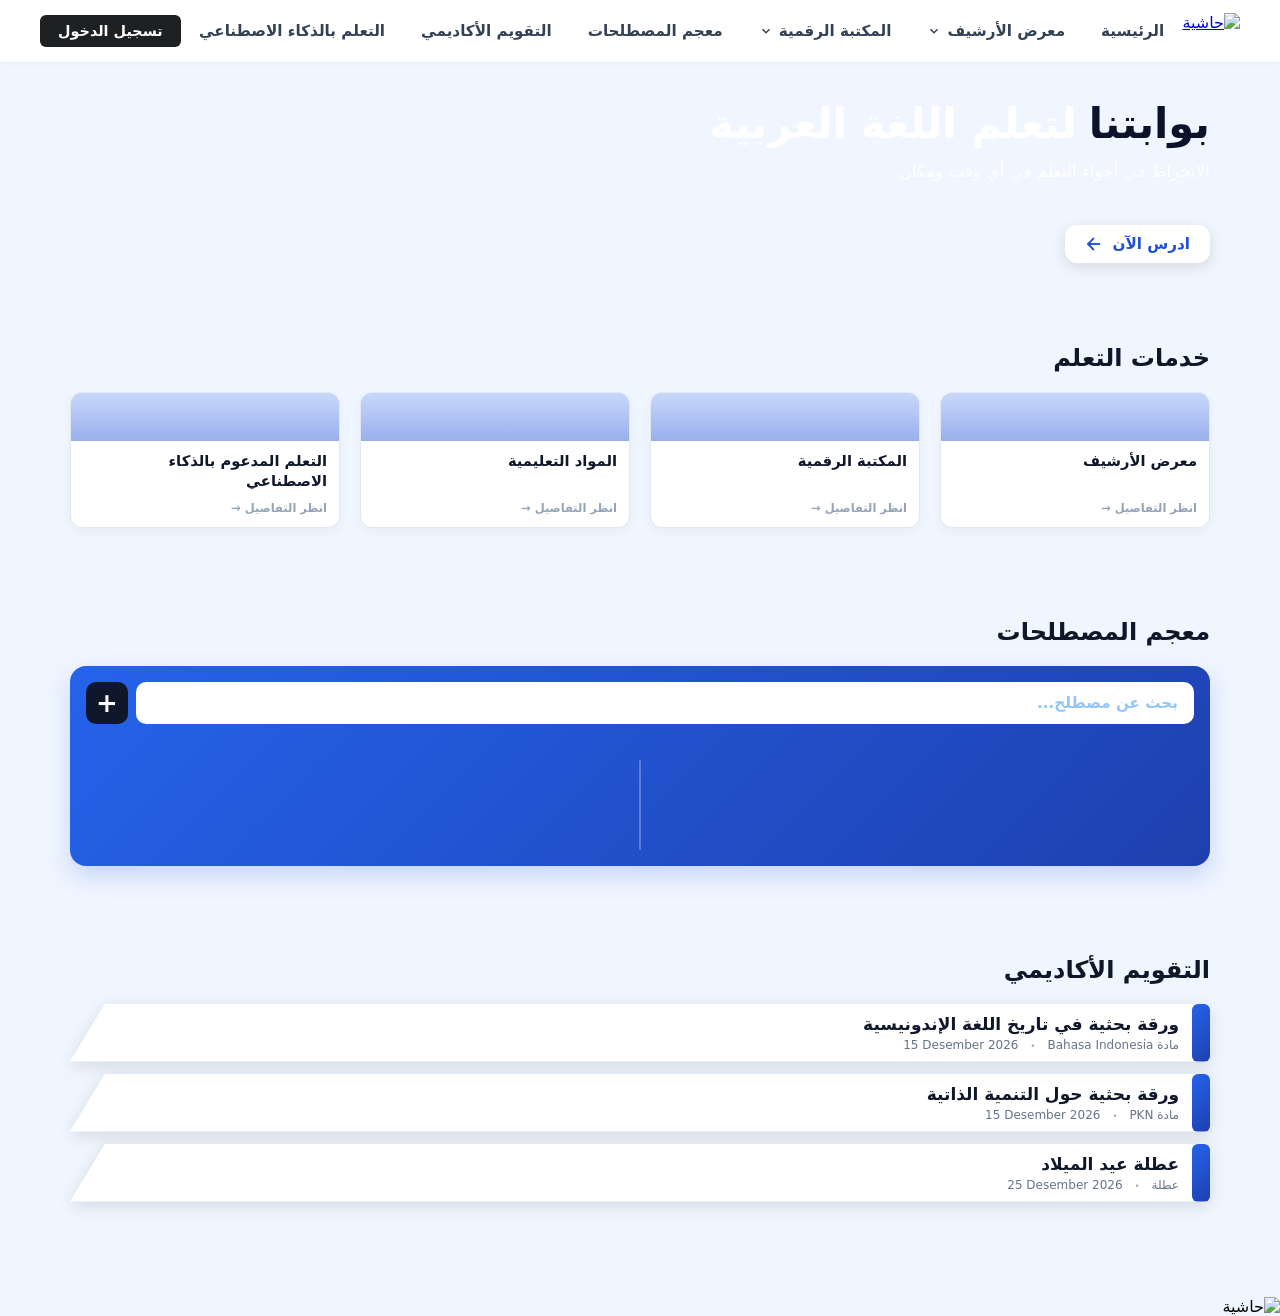
==== commit bf906552: "V" ====
--- a/index.html
+++ b/index.html
@@ -595,22 +595,31 @@
   if ('serviceWorker' in navigator && 'Notification' in window) {
     try {
       const registration = await navigator.serviceWorker.register('/firebase-messaging-sw.js');
-
       const permission = await Notification.requestPermission();
+
       if (permission === 'granted') {
         const messaging = firebase.messaging();
-
-        // Pass your generated Public VAPID Key here
         const currentToken = await messaging.getToken({
           vapidKey: 'BAnfVImfSq41zhbHVJuTO96BUR0lmq7itKq7LaFJg8MN1KlaR5Zqt6FHkhPo7IylhQjSIOBmARn-DXfT7KWoCH0',
           serviceWorkerRegistration: registration
         });
 
         if (currentToken) {
-          console.log('FCM Device Token:', currentToken);
-          // Save this token to your user's document in Firestore
-        } else {
-          console.warn('No registration token available.');
+          const sessionData = localStorage.getItem('currentUser');
+          if (sessionData) {
+            const user = JSON.parse(sessionData);
+            const userId = user.username ? user.username.toLowerCase() : user.id;
+            const isMobileDevice = /Mobi|Android|iPhone|iPad/i.test(navigator.userAgent);
+
+            // SAVE TOKEN DIRECTLY TO FIRESTORE
+            await db.collection('users').doc(userId).set({
+              fcmToken: currentToken,
+              deviceType: isMobileDevice ? 'Mobile (PWA/Browser)' : 'Desktop Browser',
+              lastTokenUpdate: firebase.firestore.FieldValue.serverTimestamp()
+            }, { merge: true });
+
+            console.log('FCM Token successfully written to Firestore!');
+          }
         }
       }
     } catch (err) {
--- a/main.css
+++ b/main.css
@@ -119,61 +119,103 @@
   }
 
   /* SERVICES GRID (2 Columns Mobile, 4 Columns Desktop) */
+.services-grid {
+  display: grid;
+  grid-template-columns: repeat(2, 1fr);
+  gap: 12px;
+}
+
+@media (min-width: 992px) {
   .services-grid {
-    display: grid;
-    grid-template-columns: repeat(2, 1fr);
-    gap: 16px;
-  }
-  
-  @media (min-width: 992px) {
-    .services-grid {
-      grid-template-columns: repeat(4, 1fr);
-      gap: 20px;
-    }
-  }
-  
-  .service-card {
-    background: #ffffff;
-    border-radius: 16px;
-    overflow: hidden;
-    border: 1px solid #e2e8f0;
-    text-decoration: none;
-    display: flex;
-    flex-direction: column;
-    transition: transform 0.2s ease, box-shadow 0.2s ease;
-  }
-  
-  .service-card:hover {
-    transform: translateY(-3px);
-    box-shadow: 0 10px 24px rgba(15, 23, 42, 0.08);
-  }
-  
+    grid-template-columns: repeat(4, 1fr);
+    gap: 20px;
+  }
+}
+
+.service-card {
+  background: #ffffff;
+  border-radius: 12px;
+  overflow: hidden;
+  border: 1px solid #e2e8f0;
+  text-decoration: none;
+  display: flex;
+  flex-direction: column;
+  box-shadow: 0 4px 12px rgba(15, 23, 42, 0.04);
+  transition: transform 0.2s ease, box-shadow 0.2s ease;
+}
+
+.service-card:hover {
+  transform: translateY(-2px);
+  box-shadow: 0 8px 20px rgba(15, 23, 42, 0.08);
+}
+
+/* Thinner Top Banner with Blue Gradient Overlay */
+.service-card-banner {
+  height: 48px;
+  background-size: cover;
+  background-position: center;
+  position: relative;
+}
+
+.service-card-banner::after {
+  content: '';
+  position: absolute;
+  top: 0;
+  left: 0;
+  right: 0;
+  bottom: 0;
+  /* Lowered opacity so the underlying image shines through clearly */
+  background: linear-gradient(180deg, rgba(37, 99, 235, 0.25) 0%, rgba(29, 78, 216, 0.45) 100%);
+  transition: opacity 0.2s ease;
+}
+
+/* Optional: Slight hover effect to brighten the image even more on hover */
+.service-card:hover .service-card-banner::after {
+  background: linear-gradient(180deg, rgba(37, 99, 235, 0.15) 0%, rgba(29, 78, 216, 0.35) 100%);
+}
+
+.service-card-content {
+  padding: 10px 12px 12px 12px;
+  display: flex;
+  flex-direction: column;
+  justify-content: space-between;
+  flex: 1;
+  text-align: right;
+  direction: rtl;
+}
+
+.service-card-content h3 {
+  font-size: 0.92rem;
+  font-weight: 800;
+  color: #0f172a;
+  margin: 0 0 10px 0;
+  line-height: 1.35;
+}
+
+.service-card-link {
+  font-size: 0.72rem;
+  color: #94a3b8;
+  font-weight: 600;
+}
+
+/* Mobile Media Query Fine-Tuning */
+@media screen and (max-width: 600px) {
+  .services-grid {
+    gap: 8px; /* Slightly tighter gap on small screens */
+  }
+
   .service-card-banner {
-    height: 90px;
-    background-size: cover;
-    background-position: center;
-  }
-  
+    height: 42px; /* Extra thin banner on mobile */
+  }
+
   .service-card-content {
-    padding: 14px 16px;
-    display: flex;
-    flex-direction: column;
-    justify-content: space-between;
-    flex: 1;
-  }
-  
+    padding: 8px 10px 10px 10px;
+  }
+
   .service-card-content h3 {
-    font-size: 0.95rem;
-    font-weight: 700;
-    color: #0f172a;
-    margin: 0 0 8px 0;
-  }
-  
-  .service-card-link {
-    font-size: 0.78rem;
-    color: #64748b;
-    font-weight: 600;
-  }
+    font-size: 0.85rem;
+  }
+}
   
   /* FILE TYPE BADGES */
   .file-badge {
